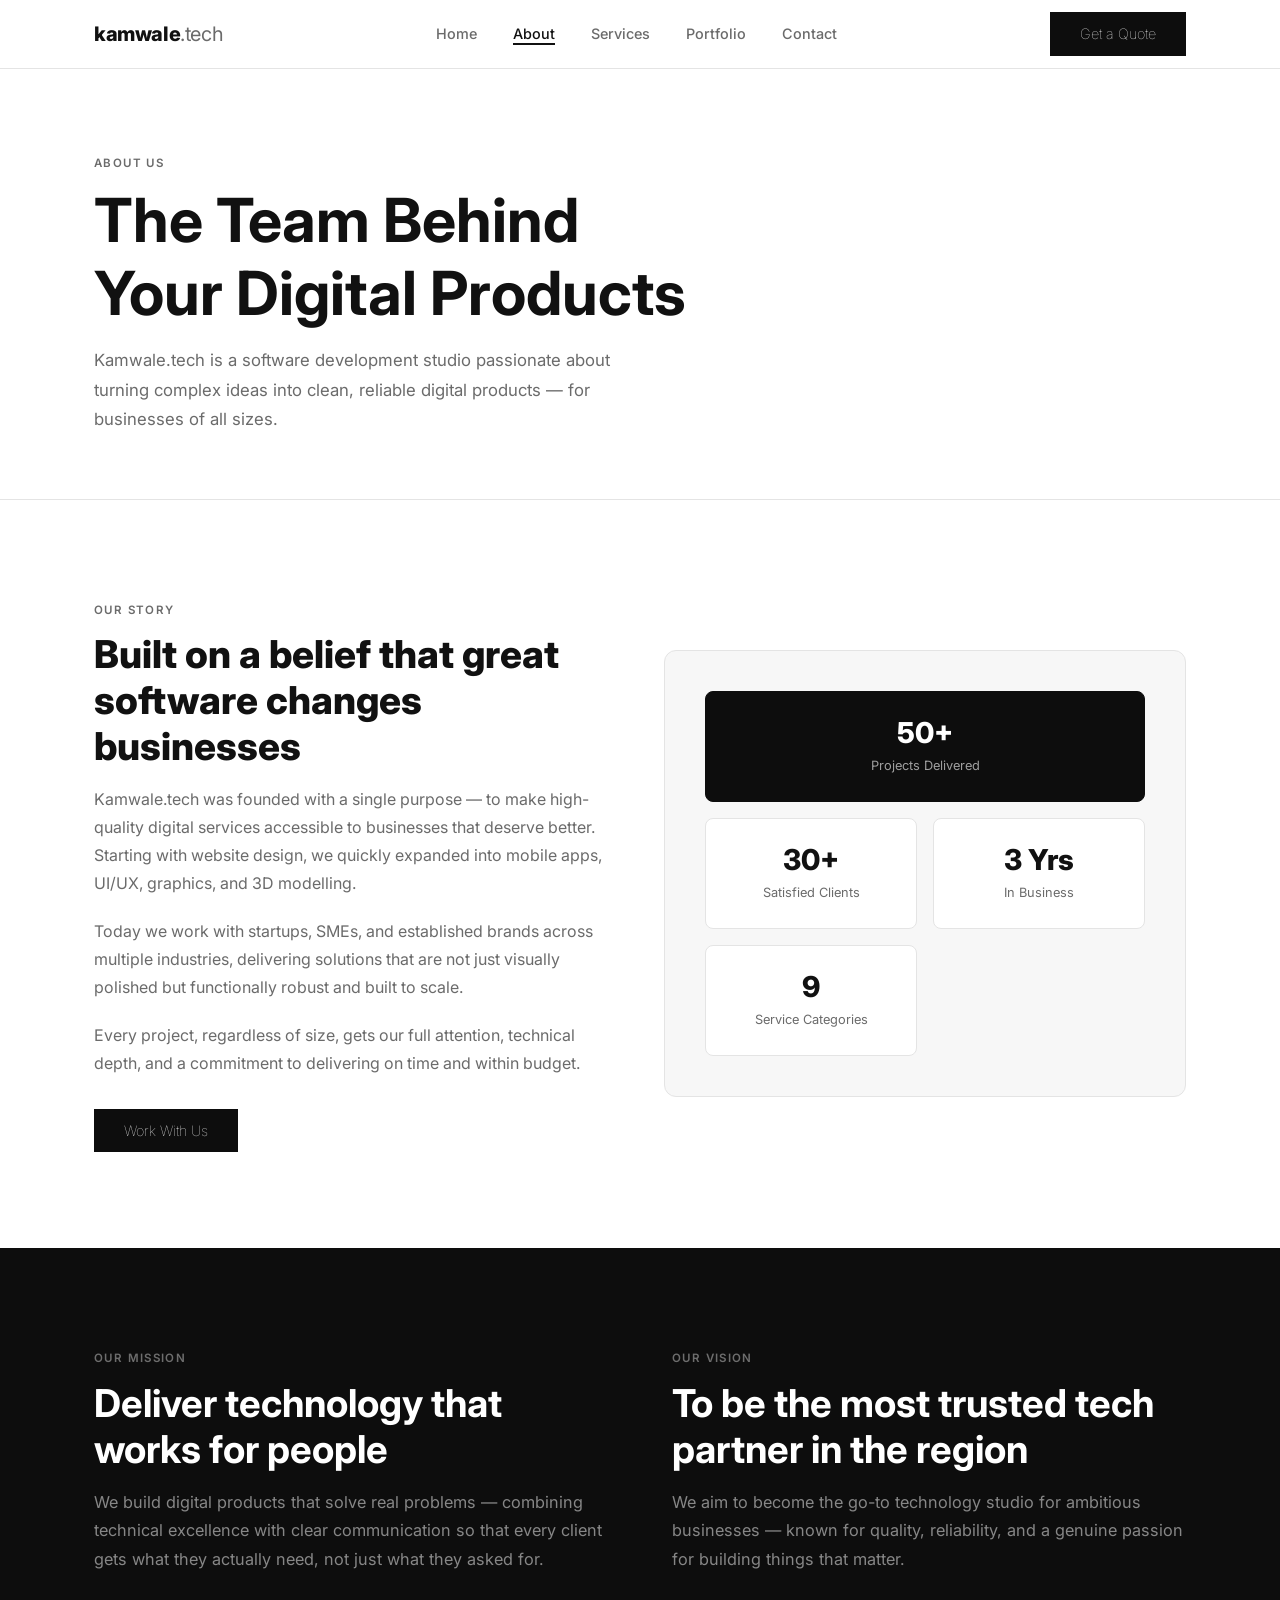
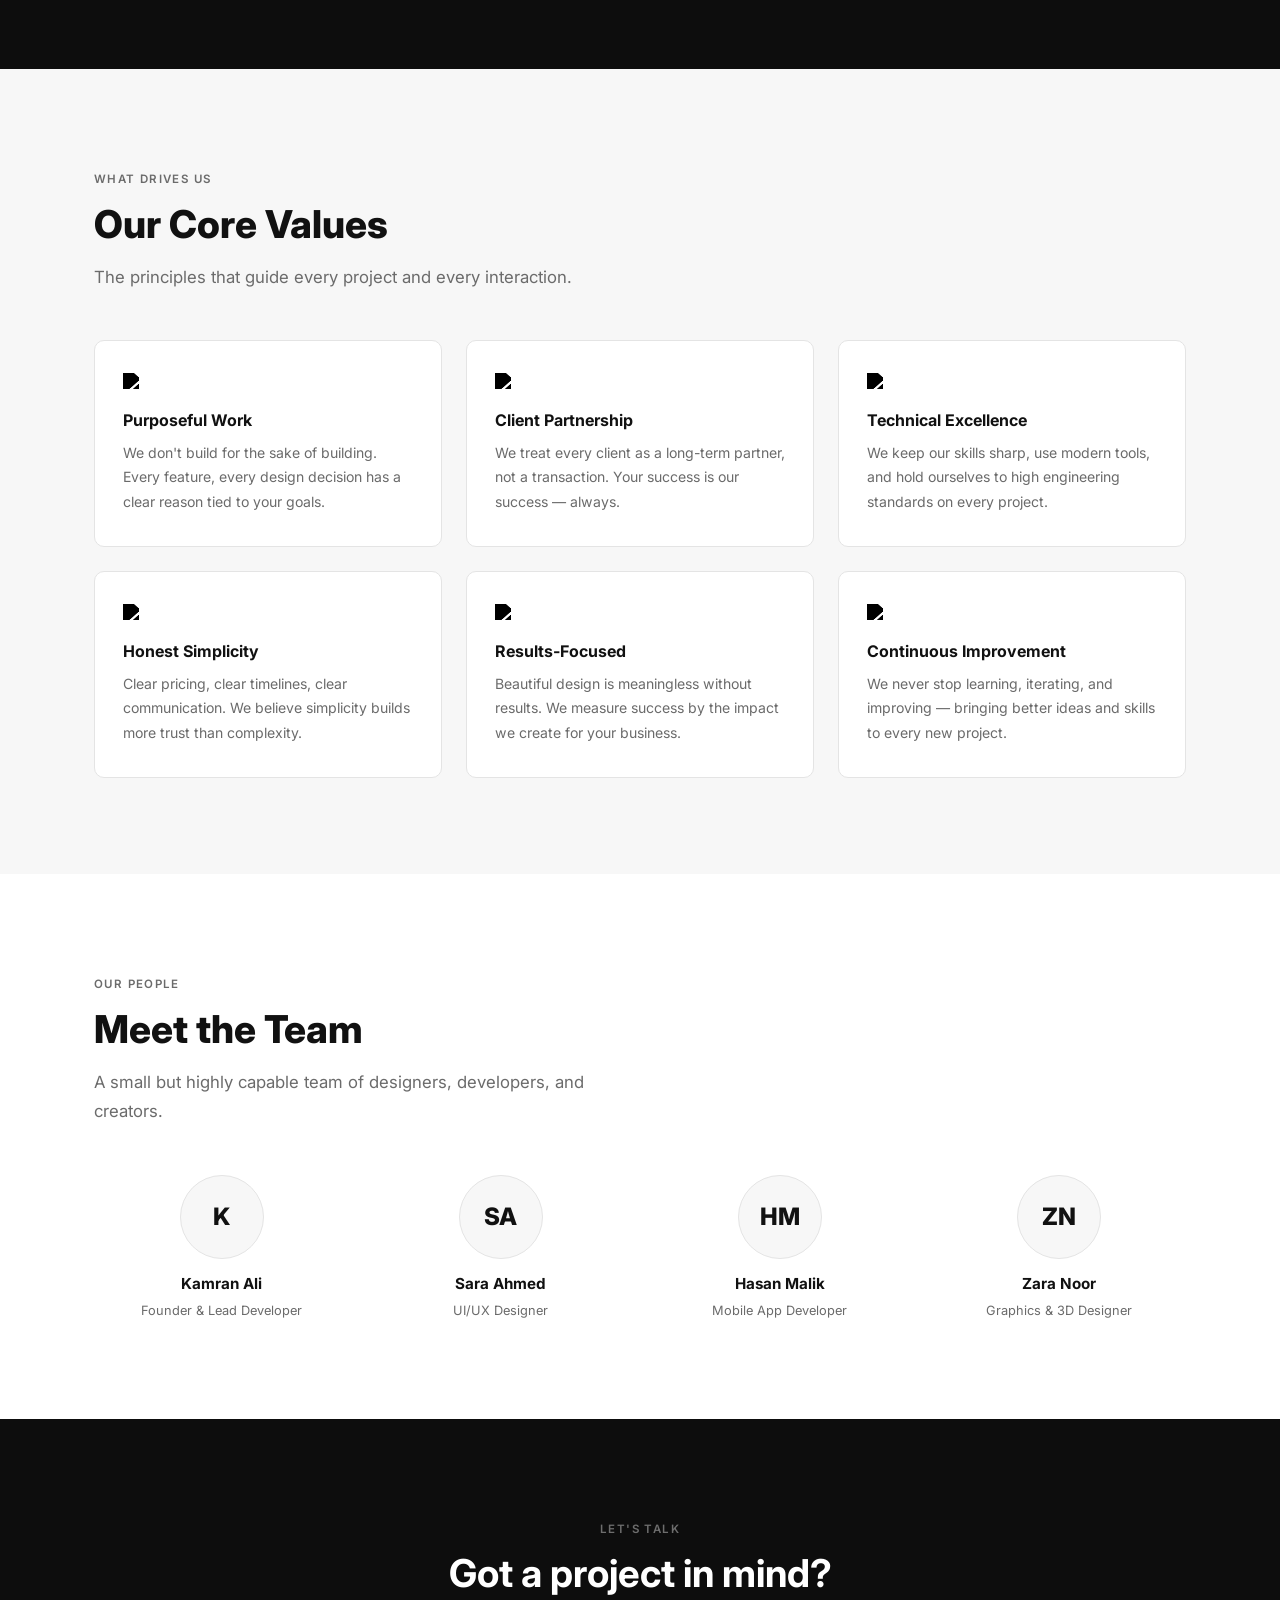
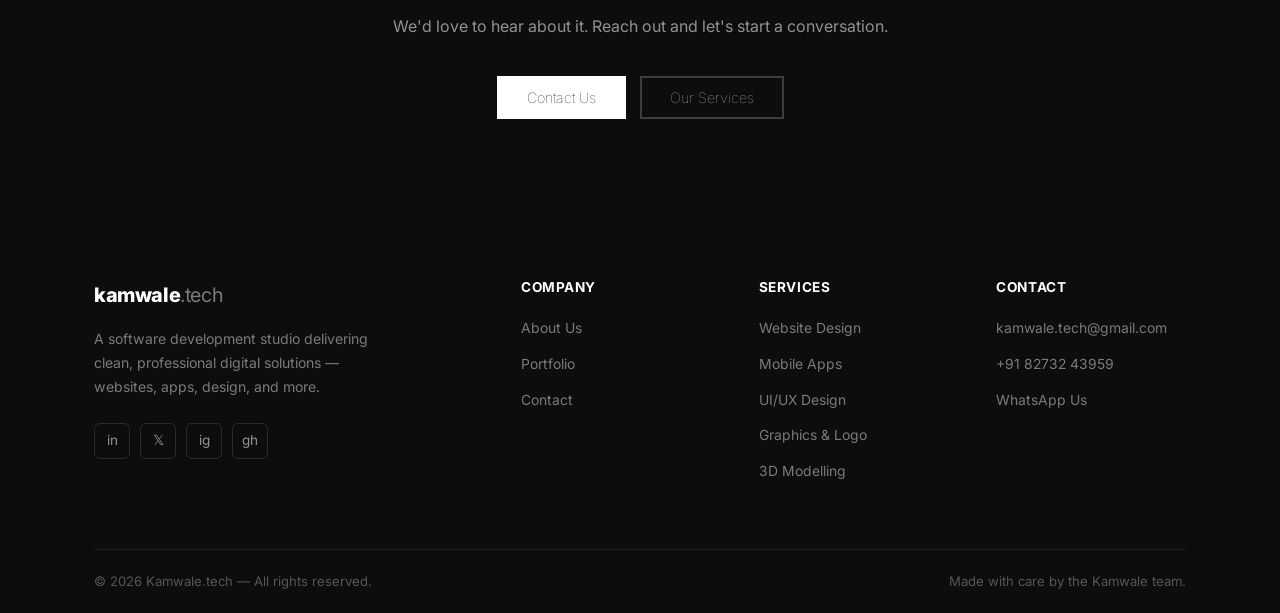
==== about.html @ 1d703f0e "upload my business website" ====
<!DOCTYPE html>
<html lang="en">
<head>
  <meta charset="UTF-8" />
  <meta name="viewport" content="width=device-width, initial-scale=1.0" />
  <meta name="description" content="About Kamwale.tech — Who we are, our mission, values, and the team behind your digital products." />
  <title>About — Kamwale.tech</title>
  <link rel="stylesheet" href="css/style.css" />
  <link rel="icon" href="data:image/svg+xml,<svg xmlns='http://www.w3.org/2000/svg' viewBox='0 0 32 32'><rect width='32' height='32' rx='6' fill='%230d0d0d'/><text x='5' y='24' font-size='20' font-family='monospace' fill='white'>K</text></svg>" />
</head>
<body>

<!-- ══ NAVBAR ══════════════════════════════════════════ -->
<nav class="navbar" id="navbar">
  <div class="container">
    <div class="nav-inner">
      <a href="index.html" class="nav-logo">kamwale<span>.tech</span></a>
      <ul class="nav-links">
        <li><a href="index.html">Home</a></li>
        <li><a href="about.html">About</a></li>
        <li><a href="services.html">Services</a></li>
        <li><a href="portfolio.html">Portfolio</a></li>
        <li><a href="contact.html">Contact</a></li>
      </ul>
      <div class="nav-cta">
        <a href="contact.html" class="btn btn-dark">Get a Quote</a>
      </div>
      <button class="hamburger" id="hamburger" aria-label="Menu">
        <span></span><span></span><span></span>
      </button>
    </div>
  </div>
</nav>
<nav class="mobile-menu" id="mobileMenu">
  <a href="index.html">Home</a>
  <a href="about.html">About</a>
  <a href="services.html">Services</a>
  <a href="portfolio.html">Portfolio</a>
  <a href="contact.html">Contact</a>
  <div class="mobile-menu-cta">
    <a href="contact.html" class="btn btn-dark" style="width:100%;justify-content:center;">Get a Quote</a>
  </div>
</nav>

<!-- ══ PAGE HERO ════════════════════════════════════════ -->
<section class="page-hero">
  <div class="container">
    <span class="section-tag">About Us</span>
    <h1>The Team Behind<br>Your Digital Products</h1>
    <p style="max-width:540px;margin-top:16px;">
      Kamwale.tech is a software development studio passionate about turning
      complex ideas into clean, reliable digital products — for businesses of all sizes.
    </p>
  </div>
</section>

<!-- ══ STORY ════════════════════════════════════════════ -->
<section class="about-story">
  <div class="container">
    <div class="grid-2">
      <div class="reveal">
        <span class="section-tag">Our Story</span>
        <h2 class="section-title">Built on a belief that great software changes businesses</h2>
        <p style="margin-bottom:20px;">
          Kamwale.tech was founded with a single purpose — to make high-quality digital
          services accessible to businesses that deserve better. Starting with website
          design, we quickly expanded into mobile apps, UI/UX, graphics, and 3D modelling.
        </p>
        <p style="margin-bottom:20px;">
          Today we work with startups, SMEs, and established brands across multiple
          industries, delivering solutions that are not just visually polished but
          functionally robust and built to scale.
        </p>
        <p>
          Every project, regardless of size, gets our full attention, technical depth,
          and a commitment to delivering on time and within budget.
        </p>
        <div style="margin-top:32px;">
          <a href="contact.html" class="btn btn-dark">Work With Us</a>
        </div>
      </div>
      <div class="why-visual reveal">
        <div class="why-card">
          <h3 data-count="50" data-suffix="+">50+</h3>
          <p>Projects Delivered</p>
        </div>
        <div class="why-card">
          <h3 data-count="30" data-suffix="+">30+</h3>
          <p>Satisfied Clients</p>
        </div>
        <div class="why-card">
          <h3 data-count="3" data-suffix=" Yrs">3 Yrs</h3>
          <p>In Business</p>
        </div>
        <div class="why-card">
          <h3 data-count="9" data-suffix="">9</h3>
          <p>Service Categories</p>
        </div>
      </div>
    </div>
  </div>
</section>

<!-- ══ MISSION & VISION ═════════════════════════════════ -->
<section style="background:var(--bg-dark);color:var(--white);padding:96px 0;">
  <div class="container">
    <div class="grid-2" style="gap:64px;">
      <div class="reveal">
        <span class="section-tag" style="color:rgba(255,255,255,0.4);">Our Mission</span>
        <h2 style="color:var(--white);margin-bottom:16px;">Deliver technology that works for people</h2>
        <p style="color:rgba(255,255,255,0.5);font-size:1.02rem;">
          We build digital products that solve real problems — combining technical excellence
          with clear communication so that every client gets what they actually need, not just
          what they asked for.
        </p>
      </div>
      <div class="reveal">
        <span class="section-tag" style="color:rgba(255,255,255,0.4);">Our Vision</span>
        <h2 style="color:var(--white);margin-bottom:16px;">To be the most trusted tech partner in the region</h2>
        <p style="color:rgba(255,255,255,0.5);font-size:1.02rem;">
          We aim to become the go-to technology studio for ambitious businesses — known for
          quality, reliability, and a genuine passion for building things that matter.
        </p>
      </div>
    </div>
  </div>
</section>

<!-- ══ VALUES ═══════════════════════════════════════════ -->
<section class="about-values">
  <div class="container">
    <span class="section-tag">What Drives Us</span>
    <h2 class="section-title">Our Core Values</h2>
    <p class="section-desc">The principles that guide every project and every interaction.</p>
    <div class="values-grid">
      <div class="value-card reveal">
        <div class="value-icon"><img src="https://cdn.jsdelivr.net/npm/lucide-static@0.344.0/icons/target.svg" alt="Purposeful Work" /></div>
        <h3>Purposeful Work</h3>
        <p>We don't build for the sake of building. Every feature, every design decision has a clear reason tied to your goals.</p>
      </div>
      <div class="value-card reveal">
        <div class="value-icon"><img src="https://cdn.jsdelivr.net/npm/lucide-static@0.344.0/icons/users.svg" alt="Client Partnership" /></div>
        <h3>Client Partnership</h3>
        <p>We treat every client as a long-term partner, not a transaction. Your success is our success — always.</p>
      </div>
      <div class="value-card reveal">
        <div class="value-icon"><img src="https://cdn.jsdelivr.net/npm/lucide-static@0.344.0/icons/cpu.svg" alt="Technical Excellence" /></div>
        <h3>Technical Excellence</h3>
        <p>We keep our skills sharp, use modern tools, and hold ourselves to high engineering standards on every project.</p>
      </div>
      <div class="value-card reveal">
        <div class="value-icon"><img src="https://cdn.jsdelivr.net/npm/lucide-static@0.344.0/icons/lightbulb.svg" alt="Honest Simplicity" /></div>
        <h3>Honest Simplicity</h3>
        <p>Clear pricing, clear timelines, clear communication. We believe simplicity builds more trust than complexity.</p>
      </div>
      <div class="value-card reveal">
        <div class="value-icon"><img src="https://cdn.jsdelivr.net/npm/lucide-static@0.344.0/icons/trending-up.svg" alt="Results-Focused" /></div>
        <h3>Results-Focused</h3>
        <p>Beautiful design is meaningless without results. We measure success by the impact we create for your business.</p>
      </div>
      <div class="value-card reveal">
        <div class="value-icon"><img src="https://cdn.jsdelivr.net/npm/lucide-static@0.344.0/icons/refresh-cw.svg" alt="Continuous Improvement" /></div>
        <h3>Continuous Improvement</h3>
        <p>We never stop learning, iterating, and improving — bringing better ideas and skills to every new project.</p>
      </div>
    </div>
  </div>
</section>

<!-- ══ TEAM ══════════════════════════════════════════════ -->
<section class="team">
  <div class="container">
    <span class="section-tag">Our People</span>
    <h2 class="section-title">Meet the Team</h2>
    <p class="section-desc">A small but highly capable team of designers, developers, and creators.</p>
    <div class="team-grid">
      <div class="team-card reveal">
        <div class="team-avatar">K</div>
        <h3>Kamran Ali</h3>
        <span>Founder & Lead Developer</span>
      </div>
      <div class="team-card reveal">
        <div class="team-avatar">SA</div>
        <h3>Sara Ahmed</h3>
        <span>UI/UX Designer</span>
      </div>
      <div class="team-card reveal">
        <div class="team-avatar">HM</div>
        <h3>Hasan Malik</h3>
        <span>Mobile App Developer</span>
      </div>
      <div class="team-card reveal">
        <div class="team-avatar">ZN</div>
        <h3>Zara Noor</h3>
        <span>Graphics & 3D Designer</span>
      </div>
    </div>
  </div>
</section>

<!-- ══ CTA BANNER ═══════════════════════════════════════ -->
<section class="cta-banner">
  <div class="container">
    <span class="section-tag" style="color:rgba(255,255,255,0.4);">Let's Talk</span>
    <h2>Got a project in mind?</h2>
    <p>We'd love to hear about it. Reach out and let's start a conversation.</p>
    <div class="btn-actions">
      <a href="contact.html" class="btn btn-white">Contact Us</a>
      <a href="services.html" class="btn btn-outline" style="border-color:rgba(255,255,255,0.2);color:rgba(255,255,255,0.7);">Our Services</a>
    </div>
  </div>
</section>

<!-- ══ FOOTER ═══════════════════════════════════════════ -->
<footer class="footer">
  <div class="container">
    <div class="footer-grid">
      <div class="footer-brand">
        <a href="index.html" class="nav-logo">kamwale<span>.tech</span></a>
        <p>A software development studio delivering clean, professional digital solutions — websites, apps, design, and more.</p>
        <div class="footer-social">
          <a href="#" class="social-icon" title="LinkedIn">in</a>
          <a href="#" class="social-icon" title="Twitter/X">𝕏</a>
          <a href="#" class="social-icon" title="Instagram">ig</a>
          <a href="#" class="social-icon" title="GitHub">gh</a>
        </div>
      </div>
      <div class="footer-col">
        <h4>Company</h4>
        <ul>
          <li><a href="about.html">About Us</a></li>
          <li><a href="portfolio.html">Portfolio</a></li>
          <li><a href="contact.html">Contact</a></li>
        </ul>
      </div>
      <div class="footer-col">
        <h4>Services</h4>
        <ul>
          <li><a href="services.html">Website Design</a></li>
          <li><a href="services.html">Mobile Apps</a></li>
          <li><a href="services.html">UI/UX Design</a></li>
          <li><a href="services.html">Graphics & Logo</a></li>
          <li><a href="services.html">3D Modelling</a></li>
        </ul>
      </div>
      <div class="footer-col">
        <h4>Contact</h4>
        <ul>
          <li><a href="mailto:kamwale.tech@gmail.com">kamwale.tech@gmail.com</a></li>
          <li><a href="tel:+918273243959">+91 82732 43959</a></li>
          <li><a href="https://wa.me/918273243959" target="_blank">WhatsApp Us</a></li>
        </ul>
      </div>
    </div>
    <div class="footer-bottom">
      <p>&copy; 2026 Kamwale.tech — All rights reserved.</p>
      <p>Made with care by the Kamwale team.</p>
    </div>
  </div>
</footer>

<button class="scroll-top" id="scrollTop" aria-label="Back to top">↑</button>
<script src="js/main.js"></script>
</body>
</html>
---- css/style.css ----
/* ======================================================
   Kamwale.tech — Main Stylesheet
   Theme: Minimal, Clean, Monochrome
====================================================== */

@import url('https://fonts.googleapis.com/css2?family=Inter:wght@300;400;500;600;700;800&display=swap');

/* ── Reset & Base ──────────────────────────────────── */
*, *::before, *::after {
  box-sizing: border-box;
  margin: 0;
  padding: 0;
}

:root {
  --bg:         #ffffff;
  --bg-soft:    #f7f7f7;
  --bg-dark:    #0d0d0d;
  --bg-dark2:   #161616;
  --text:       #111111;
  --text-muted: #6b6b6b;
  --border:     #e4e4e4;
  --accent:     #111111;
  --white:      #ffffff;
  --radius:     6px;
  --transition: 0.25s ease;
  --shadow:     0 2px 16px rgba(0,0,0,0.07);
  --shadow-md:  0 4px 32px rgba(0,0,0,0.10);
}

html {
  scroll-behavior: smooth;
  font-size: 16px;
}

body {
  font-family: 'Inter', sans-serif;
  background: var(--bg);
  color: var(--text);
  line-height: 1.6;
  overflow-x: hidden;
}

a {
  color: inherit;
  text-decoration: none;
}

ul { list-style: none; }

img { max-width: 100%; display: block; }

/* ── Typography ────────────────────────────────────── */
h1, h2, h3, h4, h5 { font-weight: 700; line-height: 1.2; }
h1 { font-size: clamp(2.2rem, 5vw, 3.8rem); }
h2 { font-size: clamp(1.6rem, 3vw, 2.4rem); }
h3 { font-size: clamp(1.1rem, 2vw, 1.4rem); }
p  { color: var(--text-muted); font-size: 1rem; line-height: 1.75; }

.section-tag {
  display: inline-block;
  font-size: 0.72rem;
  font-weight: 600;
  letter-spacing: 0.12em;
  text-transform: uppercase;
  color: var(--text-muted);
  margin-bottom: 0.75rem;
}

.section-title {
  font-weight: 800;
  margin-bottom: 1rem;
}

.section-desc {
  font-size: 1.05rem;
  max-width: 560px;
  color: var(--text-muted);
}

/* ── Layout ────────────────────────────────────────── */
.container {
  max-width: 1140px;
  margin: 0 auto;
  padding: 0 24px;
}

section { padding: 96px 0; }

.grid-2 { display: grid; grid-template-columns: 1fr 1fr; gap: 48px; align-items: center; }
.grid-3 { display: grid; grid-template-columns: repeat(3, 1fr); gap: 28px; }
.grid-4 { display: grid; grid-template-columns: repeat(4, 1fr); gap: 24px; }

/* ── Buttons ───────────────────────────────────────── */
.btn {
  display: inline-flex;
  align-items: center;
  gap: 8px;
  padding: 8px 28px;
  /* border-radius: var(--radius); */
  font-size: 0.9rem;
  font-weight: 100;
  cursor: pointer;
  transition: all var(--transition);
  border: 2px solid transparent;
}

.btn-dark {
  background: var(--bg-dark);
  color: var(--white);
  border-color: var(--bg-dark);
}

.btn-dark:hover {
  background: #2a2a2a;
  border-color: #2a2a2a;
}

.btn-outline {
  background: transparent;
  color: var(--text);
  border-color: var(--border);
}

.btn-outline:hover {
  background: var(--bg-soft);
  border-color: var(--text);
}

.btn-white {
  background: var(--white);
  color: var(--bg-dark);
  border-color: var(--white);
}

.btn-white:hover {
  background: #eeeeee;
  border-color: #eeeeee;
}

/* ── Navbar ────────────────────────────────────────── */
.navbar {
  position: sticky;
  top: 0;
  z-index: 999;
  background: rgba(255, 255, 255, 0.95);
  backdrop-filter: blur(12px);
  -webkit-backdrop-filter: blur(12px);
  border-bottom: 1px solid var(--border);
  padding: 0;
  transition: box-shadow var(--transition);
}

.navbar.scrolled {
  box-shadow: var(--shadow);
}

.nav-inner {
  display: flex;
  align-items: center;
  justify-content: space-between;
  height: 68px;
}

.nav-logo {
  font-size: 1.25rem;
  font-weight: 800;
  color: var(--text);
  letter-spacing: -0.02em;
}

.nav-logo span {
  color: var(--text-muted);
  font-weight: 400;
}

.nav-links {
  display: flex;
  align-items: center;
  gap: 36px;
}

.nav-links a {
  font-size: 0.9rem;
  font-weight: 500;
  color: var(--text-muted);
  transition: color var(--transition);
  position: relative;
}

.nav-links a::after {
  content: '';
  position: absolute;
  bottom: -3px;
  left: 0;
  width: 0;
  height: 2px;
  background: var(--text);
  transition: width var(--transition);
}

.nav-links a:hover,
.nav-links a.active {
  color: var(--text);
}

.nav-links a:hover::after,
.nav-links a.active::after {
  width: 100%;
}

.nav-cta {
  display: flex;
  align-items: center;
  gap: 12px;
}

.hamburger {
  display: none;
  flex-direction: column;
  gap: 5px;
  cursor: pointer;
  padding: 4px;
}

.hamburger span {
  display: block;
  width: 24px;
  height: 2px;
  background: var(--text);
  transition: all var(--transition);
}

/* ── Hero ──────────────────────────────────────────── */
.hero {
  padding: 40px 0 96px;
  background: var(--bg);
  position: relative;
  overflow: hidden;
}

.hero::before {
  content: '';
  position: absolute;
  top: -200px;
  right: -200px;
  width: 600px;
  height: 600px;
  background: radial-gradient(circle, rgba(0,0,0,0.03) 0%, transparent 70%);
  pointer-events: none;
}

.hero-badge {
  display: inline-flex;
  align-items: center;
  gap: 8px;
  background: var(--bg-soft);
  border: 1px solid var(--border);
  border-radius: 100px;
  padding: 6px 14px;
  font-size: 0.78rem;
  font-weight: 500;
  color: var(--text-muted);
  margin-bottom: 28px;
}

.hero-badge span {
  display: inline-block;
  width: 7px;
  height: 7px;
  border-radius: 50%;
  background: #2e7d32;
}

.hero h1 {
  margin-bottom: 24px;
  letter-spacing: -0.02em;
  max-width: 760px;
}

.hero h1 em {
  font-style: normal;
  color: var(--text-muted);
}

.hero-desc {
  font-size: 1.1rem;
  max-width: 520px;
  color: var(--text-muted);
  margin-bottom: 40px;
}

.hero-actions {
  display: flex;
  gap: 14px;
  flex-wrap: wrap;
  margin-bottom: 30px;
}

.hero-stats {
  display: flex;
  gap: 48px;
  flex-wrap: wrap;
  padding-top: 40px;
  border-top: 1px solid var(--border);
}

.hero-stat h3 {
  font-size: 2rem;
  font-weight: 800;
  margin-bottom: 4px;
}

.hero-stat p {
  font-size: 0.85rem;
  color: var(--text-muted);
}

/* ── Services ──────────────────────────────────────── */
.services { background: var(--bg-soft); }

.services-header {
  display: flex;
  justify-content: space-between;
  align-items: flex-end;
  margin-bottom: 56px;
  flex-wrap: wrap;
  gap: 24px;
}

.service-card {
  background: var(--white);
  border: 1px solid var(--border);
  border-radius: 10px;
  padding: 36px 32px;
  transition: all var(--transition);
  cursor: default;
}

.service-card:hover {
  transform: translateY(-4px);
  box-shadow: var(--shadow-md);
  border-color: #cccccc;
}

.service-icon {
  width: 48px;
  height: 48px;
  background: var(--bg-soft);
  border: 1px solid var(--border);
  border-radius: var(--radius);
  display: flex;
  align-items: center;
  justify-content: center;
  font-size: 1.2rem;
  margin-bottom: 20px;
}

.service-icon img,
.service-full-card .service-icon img,
.why-item-icon img,
.contact-item-icon img,
.value-icon img {
  width: 22px;
  height: 22px;
  display: block;
  filter: brightness(0) saturate(100%);
}

.service-card h3 {
  font-size: 1.05rem;
  font-weight: 700;
  margin-bottom: 10px;
}

.service-card p {
  font-size: 0.88rem;
  line-height: 1.65;
}

/* ── Why Us ────────────────────────────────────────── */
.why-us {}

.why-us-grid {
  display: grid;
  grid-template-columns: 1fr 1fr;
  gap: 80px;
  align-items: center;
}

.why-list { margin-top: 32px; display: flex; flex-direction: column; gap: 24px; }

.why-item {
  display: flex;
  gap: 18px;
  align-items: flex-start;
}

.why-item-icon {
  width: 40px;
  height: 40px;
  min-width: 40px;
  background: var(--bg-soft);
  border: 1px solid var(--border);
  border-radius: var(--radius);
  display: flex;
  align-items: center;
  justify-content: center;
  font-size: 1rem;
}

.why-item h4 {
  font-size: 0.95rem;
  font-weight: 600;
  margin-bottom: 4px;
}

.why-item p {
  font-size: 0.85rem;
}

.why-visual {
  background: var(--bg-soft);
  border: 1px solid var(--border);
  border-radius: 12px;
  padding: 40px;
  display: grid;
  grid-template-columns: 1fr 1fr;
  gap: 16px;
}

.why-card {
  background: var(--white);
  border: 1px solid var(--border);
  border-radius: 8px;
  padding: 24px 20px;
  text-align: center;
}

.why-card:first-child {
  grid-column: 1 / -1;
  background: var(--bg-dark);
  color: var(--white);
  border-color: var(--bg-dark);
}

.why-card:first-child h3,
.why-card:first-child p {
  color: inherit;
}

.why-card:first-child p {
  opacity: 0.6;
}

.why-card h3 {
  font-size: 1.8rem;
  font-weight: 800;
  margin-bottom: 4px;
}

.why-card p {
  font-size: 0.8rem;
}

/* ── Process ───────────────────────────────────────── */
.process { background: var(--bg-soft); }

.process-steps {
  display: grid;
  grid-template-columns: repeat(4, 1fr);
  gap: 1px;
  background: var(--border);
  border: 1px solid var(--border);
  border-radius: 10px;
  overflow: hidden;
  margin-top: 56px;
}

.step {
  background: var(--white);
  padding: 36px 28px;
  position: relative;
}

.step-num {
  font-size: 0.72rem;
  font-weight: 700;
  letter-spacing: 0.1em;
  color: var(--text-muted);
  margin-bottom: 16px;
}

.step h3 {
  font-size: 1rem;
  font-weight: 700;
  margin-bottom: 10px;
}

.step p { font-size: 0.85rem; }

/* ── Testimonials ──────────────────────────────────── */
.testimonials {}

.testi-grid {
  display: grid;
  grid-template-columns: repeat(3, 1fr);
  gap: 24px;
  margin-top: 56px;
}

.testi-card {
  background: var(--bg-soft);
  border: 1px solid var(--border);
  border-radius: 10px;
  padding: 32px 28px;
}

.testi-stars {
  color: #111;
  font-size: 0.8rem;
  letter-spacing: 2px;
  margin-bottom: 16px;
}

.testi-card blockquote {
  font-size: 0.92rem;
  line-height: 1.75;
  color: var(--text);
  margin-bottom: 24px;
  font-style: italic;
}

.testi-author {
  display: flex;
  align-items: center;
  gap: 12px;
}

.testi-avatar {
  width: 40px;
  height: 40px;
  border-radius: 50%;
  background: var(--bg-dark);
  display: flex;
  align-items: center;
  justify-content: center;
  color: var(--white);
  font-weight: 700;
  font-size: 0.85rem;
}

.testi-author h5 {
  font-size: 0.88rem;
  font-weight: 600;
}

.testi-author span {
  font-size: 0.78rem;
  color: var(--text-muted);
}

/* ── CTA Banner ────────────────────────────────────── */
.cta-banner {
  background: var(--bg-dark);
  color: var(--white);
  padding: 96px 0;
  text-align: center;
}

.cta-banner h2 {
  color: var(--white);
  margin-bottom: 16px;
}

.cta-banner p {
  color: rgba(255,255,255,0.55);
  margin: 0 auto 36px;
  max-width: 500px;
}

.cta-banner .btn-actions {
  display: flex;
  gap: 14px;
  justify-content: center;
  flex-wrap: wrap;
}

/* ── About Page ────────────────────────────────────── */
.page-hero {
  padding: 80px 0 64px;
  border-bottom: 1px solid var(--border);
}

.page-hero .section-tag { margin-bottom: 12px; }
.page-hero h1 { margin-bottom: 16px; }
.page-hero p { font-size: 1.05rem; }

.about-story { background: var(--bg); }

.about-values { background: var(--bg-soft); }

.values-grid {
  display: grid;
  grid-template-columns: repeat(3, 1fr);
  gap: 24px;
  margin-top: 48px;
}

.value-card {
  background: var(--white);
  border: 1px solid var(--border);
  border-radius: 10px;
  padding: 32px 28px;
}

.value-icon {
  font-size: 1.5rem;
  margin-bottom: 16px;
}

.value-card h3 {
  font-size: 1rem;
  font-weight: 700;
  margin-bottom: 10px;
}

.value-card p { font-size: 0.88rem; }

.team-grid {
  display: grid;
  grid-template-columns: repeat(4, 1fr);
  gap: 24px;
  margin-top: 48px;
}

.team-card {
  text-align: center;
}

.team-avatar {
  width: 84px;
  height: 84px;
  border-radius: 50%;
  background: var(--bg-soft);
  border: 1px solid var(--border);
  display: flex;
  align-items: center;
  justify-content: center;
  font-size: 1.5rem;
  font-weight: 800;
  margin: 0 auto 16px;
  color: var(--text);
}

.team-card h3 { font-size: 0.95rem; font-weight: 700; margin-bottom: 4px; }
.team-card span { font-size: 0.8rem; color: var(--text-muted); }

/* ── Services Page ─────────────────────────────────── */
.services-intro { background: var(--bg); }

.services-full-grid {
  display: grid;
  grid-template-columns: repeat(3, 1fr);
  gap: 28px;
  margin-top: 56px;
}

.service-full-card {
  border: 1px solid var(--border);
  border-radius: 10px;
  padding: 40px 32px;
  transition: all var(--transition);
}

.service-full-card:hover {
  background: var(--bg-soft);
  transform: translateY(-4px);
}

.service-full-card .service-icon {
  width: 56px;
  height: 56px;
  font-size: 1.4rem;
}

.service-full-card h3 {
  font-size: 1.1rem;
  margin-bottom: 12px;
}

.service-full-card p {
  font-size: 0.9rem;
  margin-bottom: 20px;
}

.service-tags {
  display: flex;
  flex-wrap: wrap;
  gap: 8px;
}

.tag {
  background: var(--bg-soft);
  border: 1px solid var(--border);
  border-radius: 100px;
  padding: 3px 12px;
  font-size: 0.75rem;
  font-weight: 500;
  color: var(--text-muted);
}

/* ── Portfolio Page ────────────────────────────────── */
.portfolio-filters {
  display: flex;
  gap: 8px;
  flex-wrap: wrap;
  margin-bottom: 48px;
  margin-top: 48px;
}

.filter-btn {
  padding: 8px 18px;
  border-radius: 100px;
  border: 1px solid var(--border);
  background: transparent;
  font-size: 0.82rem;
  font-weight: 500;
  cursor: pointer;
  transition: all var(--transition);
  color: var(--text-muted);
  font-family: 'Inter', sans-serif;
}

.filter-btn:hover,
.filter-btn.active {
  background: var(--bg-dark);
  border-color: var(--bg-dark);
  color: var(--white);
}

.portfolio-grid {
  display: grid;
  grid-template-columns: repeat(3, 1fr);
  gap: 24px;
}

.portfolio-card {
  border: 1px solid var(--border);
  border-radius: 10px;
  overflow: hidden;
  transition: all var(--transition);
}

.portfolio-card:hover {
  transform: translateY(-4px);
  box-shadow: var(--shadow-md);
}

.portfolio-thumb {
  height: 200px;
  background: var(--bg-soft);
  display: flex;
  align-items: center;
  justify-content: center;
  font-size: 2.5rem;
  border-bottom: 1px solid var(--border);
}

.portfolio-info {
  padding: 20px;
}

.portfolio-info .tag {
  margin-bottom: 10px;
}

.portfolio-info h3 {
  font-size: 0.95rem;
  font-weight: 700;
  margin-bottom: 6px;
}

.portfolio-info p { font-size: 0.83rem; }

.portfolio-thumb img {
  width: 100%;
  height: 100%;
  object-fit: cover;
  object-position: top center;
  display: block;
  transition: transform 0.55s ease;
}
.portfolio-card:hover .portfolio-thumb img {
  transform: scale(1.05);
}
.portfolio-thumb.app-thumb {
  flex-direction: column;
  gap: 10px;
  background: linear-gradient(135deg, #0d1b2a 0%, #1b3a5c 100%);
  color: #fff;
}
.portfolio-thumb.dating-thumb {
  flex-direction: column;
  gap: 10px;
  background: linear-gradient(135deg, #2a0d1b 0%, #5c1b35 100%);
  color: #fff;
}
.app-thumb-icon {
  font-size: 2.8rem;
  line-height: 1;
}
.app-thumb-label {
  font-size: 0.7rem;
  font-weight: 600;
  letter-spacing: 0.1em;
  text-transform: uppercase;
  opacity: 0.55;
}
.portfolio-visit {
  display: inline-flex;
  align-items: center;
  gap: 5px;
  margin-top: 14px;
  font-size: 0.78rem;
  font-weight: 700;
  color: var(--accent);
  text-decoration: none;
  letter-spacing: 0.03em;
  transition: gap 0.2s ease;
}
.portfolio-visit:hover { gap: 9px; text-decoration: underline; }
.portfolio-card .tag.tag-wix {
  background: rgba(255,158,0,0.12);
  color: #f9a825;
  border-color: rgba(255,158,0,0.25);
}

/* ── Contact Page ──────────────────────────────────── */
.contact-layout {
  display: grid;
  grid-template-columns: 1fr 1.6fr;
  gap: 64px;
  align-items: flex-start;
}

.contact-info-block h3 {
  font-size: 1.5rem;
  margin-bottom: 16px;
}

.contact-info-block p { margin-bottom: 36px; }

.contact-item {
  display: flex;
  gap: 14px;
  align-items: flex-start;
  margin-bottom: 24px;
}

.contact-item-icon {
  width: 40px;
  height: 40px;
  min-width: 40px;
  background: var(--bg-soft);
  border: 1px solid var(--border);
  border-radius: var(--radius);
  display: flex;
  align-items: center;
  justify-content: center;
  font-size: 0.95rem;
}

.contact-item h4 { font-size: 0.85rem; font-weight: 600; margin-bottom: 2px; }
.contact-item p  { font-size: 0.83rem; margin-bottom: 0; }

.contact-form-card {
  background: var(--bg-soft);
  border: 1px solid var(--border);
  border-radius: 12px;
  padding: 40px;
}

.contact-form-card h3 {
  font-size: 1.25rem;
  margin-bottom: 28px;
}

.form-row { display: grid; grid-template-columns: 1fr 1fr; gap: 16px; }

.form-group {
  margin-bottom: 20px;
}

.form-group label {
  display: block;
  font-size: 0.83rem;
  font-weight: 600;
  margin-bottom: 6px;
  color: var(--text);
}

.form-group input,
.form-group select,
.form-group textarea {
  width: 100%;
  padding: 12px 14px;
  border: 1px solid var(--border);
  border-radius: var(--radius);
  font-size: 0.9rem;
  font-family: 'Inter', sans-serif;
  background: var(--white);
  color: var(--text);
  outline: none;
  transition: border-color var(--transition);
}

.form-group input:focus,
.form-group select:focus,
.form-group textarea:focus {
  border-color: var(--text);
}

.form-group textarea { resize: vertical; min-height: 120px; }

/* ── Footer ────────────────────────────────────────── */
.footer {
  background: var(--bg-dark);
  color: var(--white);
  padding-top: 64px;
}

.footer-grid {
  display: grid;
  grid-template-columns: 2fr 1fr 1fr 1fr;
  gap: 48px;
  padding-bottom: 56px;
  border-bottom: 1px solid rgba(255,255,255,0.08);
}

.footer-brand .nav-logo {
  color: var(--white);
  display: inline-block;
  margin-bottom: 16px;
}

.footer-brand .nav-logo span {
  color: rgba(255,255,255,0.45);
}

.footer-brand p {
  font-size: 0.88rem;
  color: rgba(255,255,255,0.45);
  line-height: 1.7;
  max-width: 280px;
}

.footer-social {
  display: flex;
  gap: 10px;
  margin-top: 24px;
}

.social-icon {
  width: 36px;
  height: 36px;
  border-radius: var(--radius);
  border: 1px solid rgba(255,255,255,0.12);
  display: flex;
  align-items: center;
  justify-content: center;
  font-size: 0.85rem;
  color: rgba(255,255,255,0.55);
  transition: all var(--transition);
}

.social-icon:hover {
  border-color: rgba(255,255,255,0.35);
  color: var(--white);
}

.footer-col h4 {
  font-size: 0.85rem;
  font-weight: 700;
  color: var(--white);
  margin-bottom: 20px;
  letter-spacing: 0.04em;
  text-transform: uppercase;
}

.footer-col ul li {
  margin-bottom: 10px;
}

.footer-col ul li a {
  font-size: 0.87rem;
  color: rgba(255,255,255,0.45);
  transition: color var(--transition);
}

.footer-col ul li a:hover {
  color: var(--white);
}

.footer-bottom {
  display: flex;
  align-items: center;
  justify-content: space-between;
  padding: 20px 0;
  flex-wrap: wrap;
  gap: 12px;
}

.footer-bottom p {
  font-size: 0.82rem;
  color: rgba(255,255,255,0.3);
}

/* ── Mobile Navigation Menu ────────────────────────── */
.mobile-menu {
  display: none;
  position: fixed;
  top: 68px;
  left: 0;
  right: 0;
  background: var(--white);
  border-bottom: 1px solid var(--border);
  padding: 20px 24px;
  z-index: 998;
  flex-direction: column;
  gap: 4px;
  box-shadow: var(--shadow-md);
}

.mobile-menu.open { display: flex; }

.mobile-menu a {
  display: block;
  padding: 12px 16px;
  font-size: 0.95rem;
  font-weight: 500;
  color: var(--text-muted);
  border-radius: var(--radius);
  transition: all var(--transition);
}

.mobile-menu a:hover,
.mobile-menu a.active {
  background: var(--bg-soft);
  color: var(--text);
}

.mobile-menu-cta {
  margin-top: 8px;
  padding-top: 16px;
  border-top: 1px solid var(--border);
}

/* ── Divider ───────────────────────────────────────── */
.divider {
  height: 1px;
  background: var(--border);
  margin: 0;
}

/* ── Alert / Notification ──────────────────────────── */
.form-success {
  display: none;
  background: #f0f9f0;
  border: 1px solid #c3e6c3;
  border-radius: var(--radius);
  padding: 14px 18px;
  font-size: 0.88rem;
  color: #2e7d32;
  margin-top: 16px;
}

/* ── Tech Strip Carousel ───────────────────────────── */
.tech-strip {
  padding: 0 0 56px;
  overflow: hidden;
}

.tech-strip-label {
  /* text-align: center; */
  font-size: 0.72rem;
  font-weight: 600;
  letter-spacing: 0.12em;
  text-transform: uppercase;
  color: var(--text-muted);
  margin-bottom: 28px;
  opacity: 0.65;
}

.carousel-wrapper {
  overflow: hidden;
  position: relative;
}

.carousel-wrapper::before,
.carousel-wrapper::after {
  content: '';
  position: absolute;
  top: 0;
  bottom: 0;
  width: 100px;
  z-index: 2;
  pointer-events: none;
}

.carousel-wrapper::before {
  left: 0;
  background: linear-gradient(to right, var(--bg), transparent);
}

.carousel-wrapper::after {
  right: 0;
  background: linear-gradient(to left, var(--bg), transparent);
}

.carousel-track {
  display: flex;
  align-items: center;
  width: max-content;
  animation: carouselScroll 30s linear infinite;
}

.carousel-track:hover {
  animation-play-state: paused;
}

@keyframes carouselScroll {
  0%   { transform: translateX(0); }
  100% { transform: translateX(-50%); }
}

.carousel-item {
  display: flex;
  flex-direction: column;
  align-items: center;
  gap: 10px;
  padding: 0 28px;
  opacity: 0.45;
  transition: opacity var(--transition), transform var(--transition);
  white-space: nowrap;
  cursor: default;
}

.carousel-item:hover {
  opacity: 1;
  transform: translateY(-4px);
}

.carousel-item img {
  width: 34px;
  height: 34px;
  object-fit: contain;
  filter: brightness(0) saturate(100%);
  display: block;
}

.carousel-item .ci-text {
  width: 34px;
  height: 34px;
  display: flex;
  align-items: center;
  justify-content: center;
  font-size: 0.58rem;
  font-weight: 800;
  text-wrap: wrap;
  letter-spacing: -0.01em;
  background: var(--bg-dark);
  color: var(--white);
  /* border-radius: 6px; */
  text-align: center;
  line-height: 1.2;
  padding: 4px 0px;
}

.carousel-item span {
  font-size: 0.72rem;
  font-weight: 600;
  color: var(--text-muted);
  letter-spacing: 0.01em;
}

.carousel-divider {
  width: 1px;
  height: 40px;
  background: var(--border);
  margin: 0 8px;
  flex-shrink: 0;
}

/* ── Scroll to Top ─────────────────────────────────── */
.scroll-top {
  position: fixed;
  bottom: 28px;
  right: 28px;
  width: 44px;
  height: 44px;
  background: var(--bg-dark);
  color: var(--white);
  border: none;
  border-radius: var(--radius);
  font-size: 1rem;
  cursor: pointer;
  opacity: 0;
  visibility: hidden;
  transition: all var(--transition);
  z-index: 999;
  display: flex;
  align-items: center;
  justify-content: center;
}

.scroll-top.visible {
  opacity: 1;
  visibility: visible;
}

.scroll-top:hover {
  background: #2a2a2a;
  transform: translateY(-2px);
}

/* ── Fade-in Animations ────────────────────────────── */
.reveal {
  opacity: 0;
  transform: translateY(28px);
  transition: opacity 0.55s ease, transform 0.55s ease;
}

.reveal.visible {
  opacity: 1;
  transform: translateY(0);
}

/* ── Responsive ────────────────────────────────────── */
@media (max-width: 1024px) {
  .grid-4, .team-grid { grid-template-columns: repeat(2, 1fr); }
  .footer-grid { grid-template-columns: 1fr 1fr; }
  .process-steps { grid-template-columns: repeat(2, 1fr); }
}

@media (max-width: 768px) {
  section { padding: 64px 0; }
  .nav-links, .nav-cta { display: none; }
  .hamburger { display: flex; }
  .grid-2, .grid-3, .why-us-grid, .contact-layout { grid-template-columns: 1fr; }
  .services-full-grid, .portfolio-grid, .testi-grid, .values-grid { grid-template-columns: 1fr; }
  .form-row { grid-template-columns: 1fr; }
  .hero { padding: 80px 0 64px; }
  .hero-stats { gap: 32px; }
  .services-header { flex-direction: column; align-items: flex-start; }
  .why-visual { display: none; }
  .footer-grid { grid-template-columns: 1fr; gap: 32px; }
  .process-steps { grid-template-columns: 1fr; }
  .portfolio-grid { grid-template-columns: repeat(2, 1fr); }
}

@media (max-width: 480px) {
  .portfolio-grid { grid-template-columns: 1fr; }
  .hero-actions .btn { padding: 12px 20px; font-size: 0.85rem; }
  .team-grid { grid-template-columns: repeat(2, 1fr); }
}
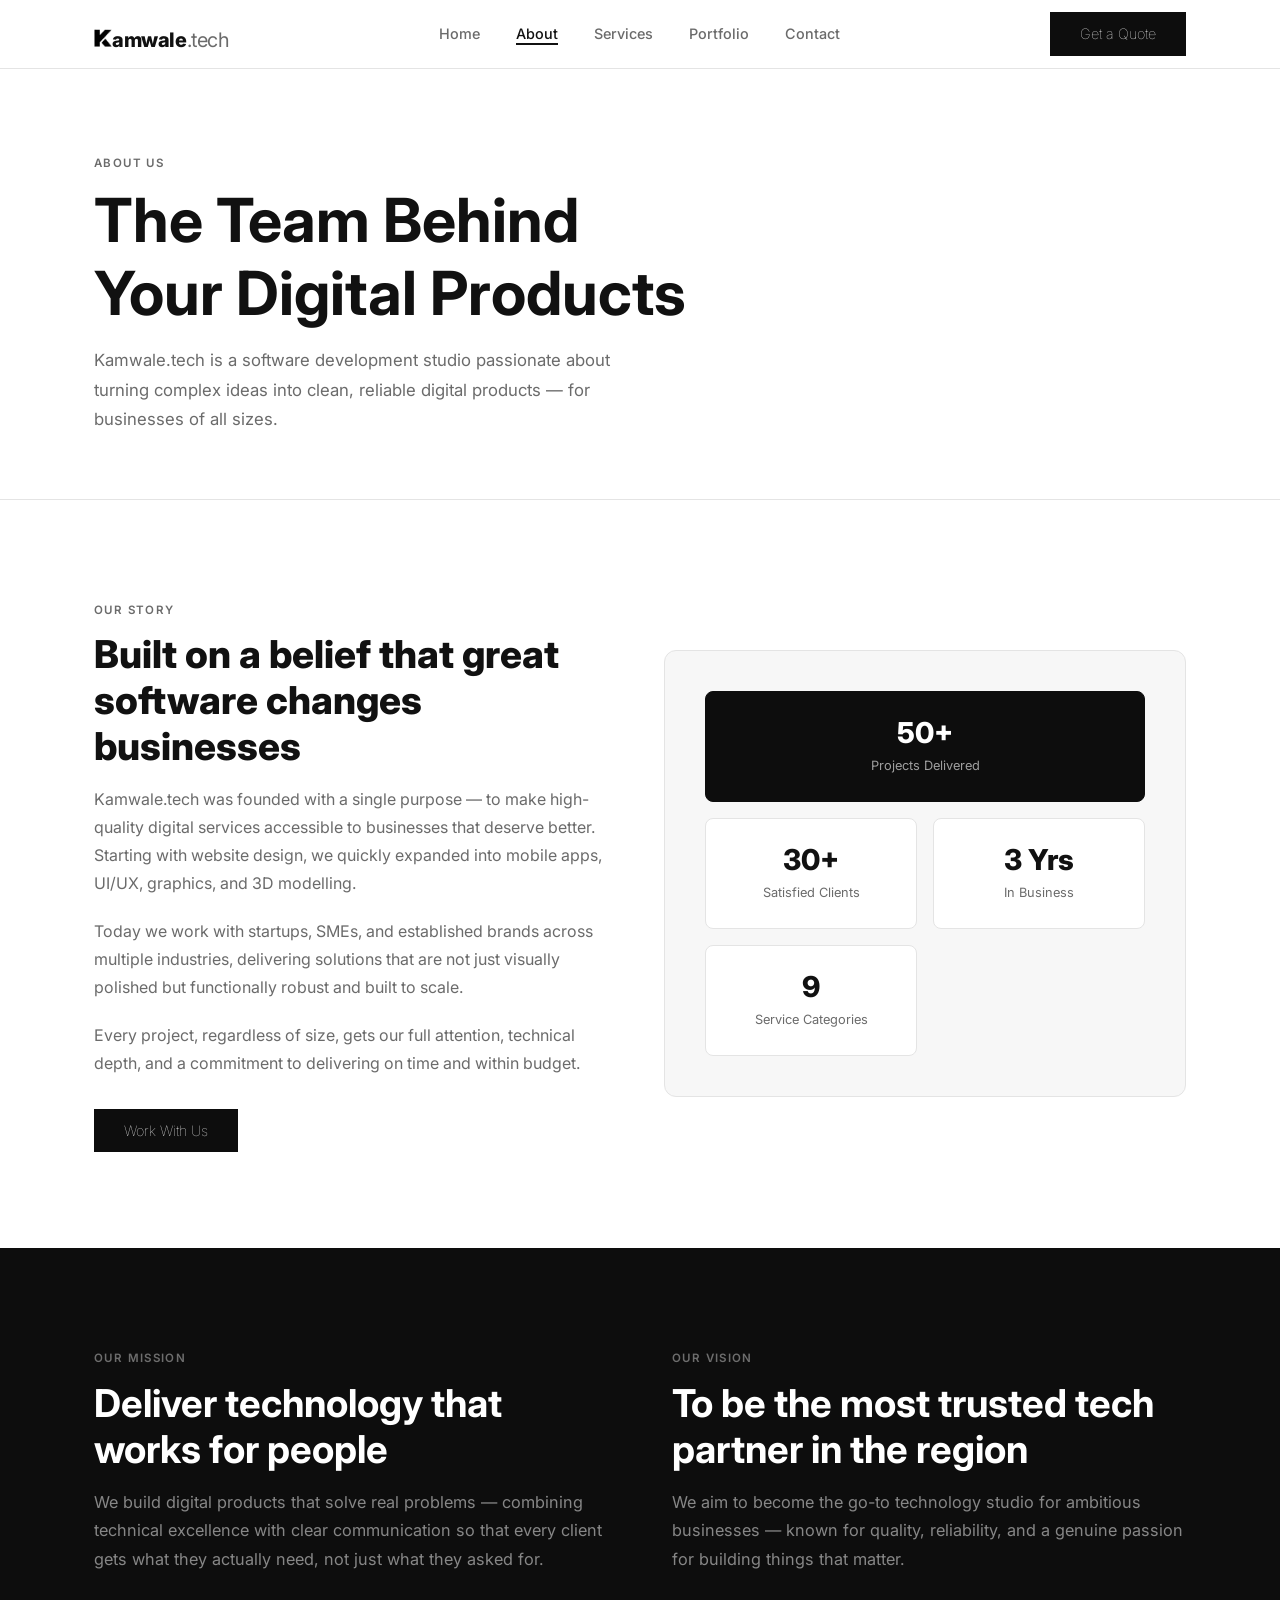
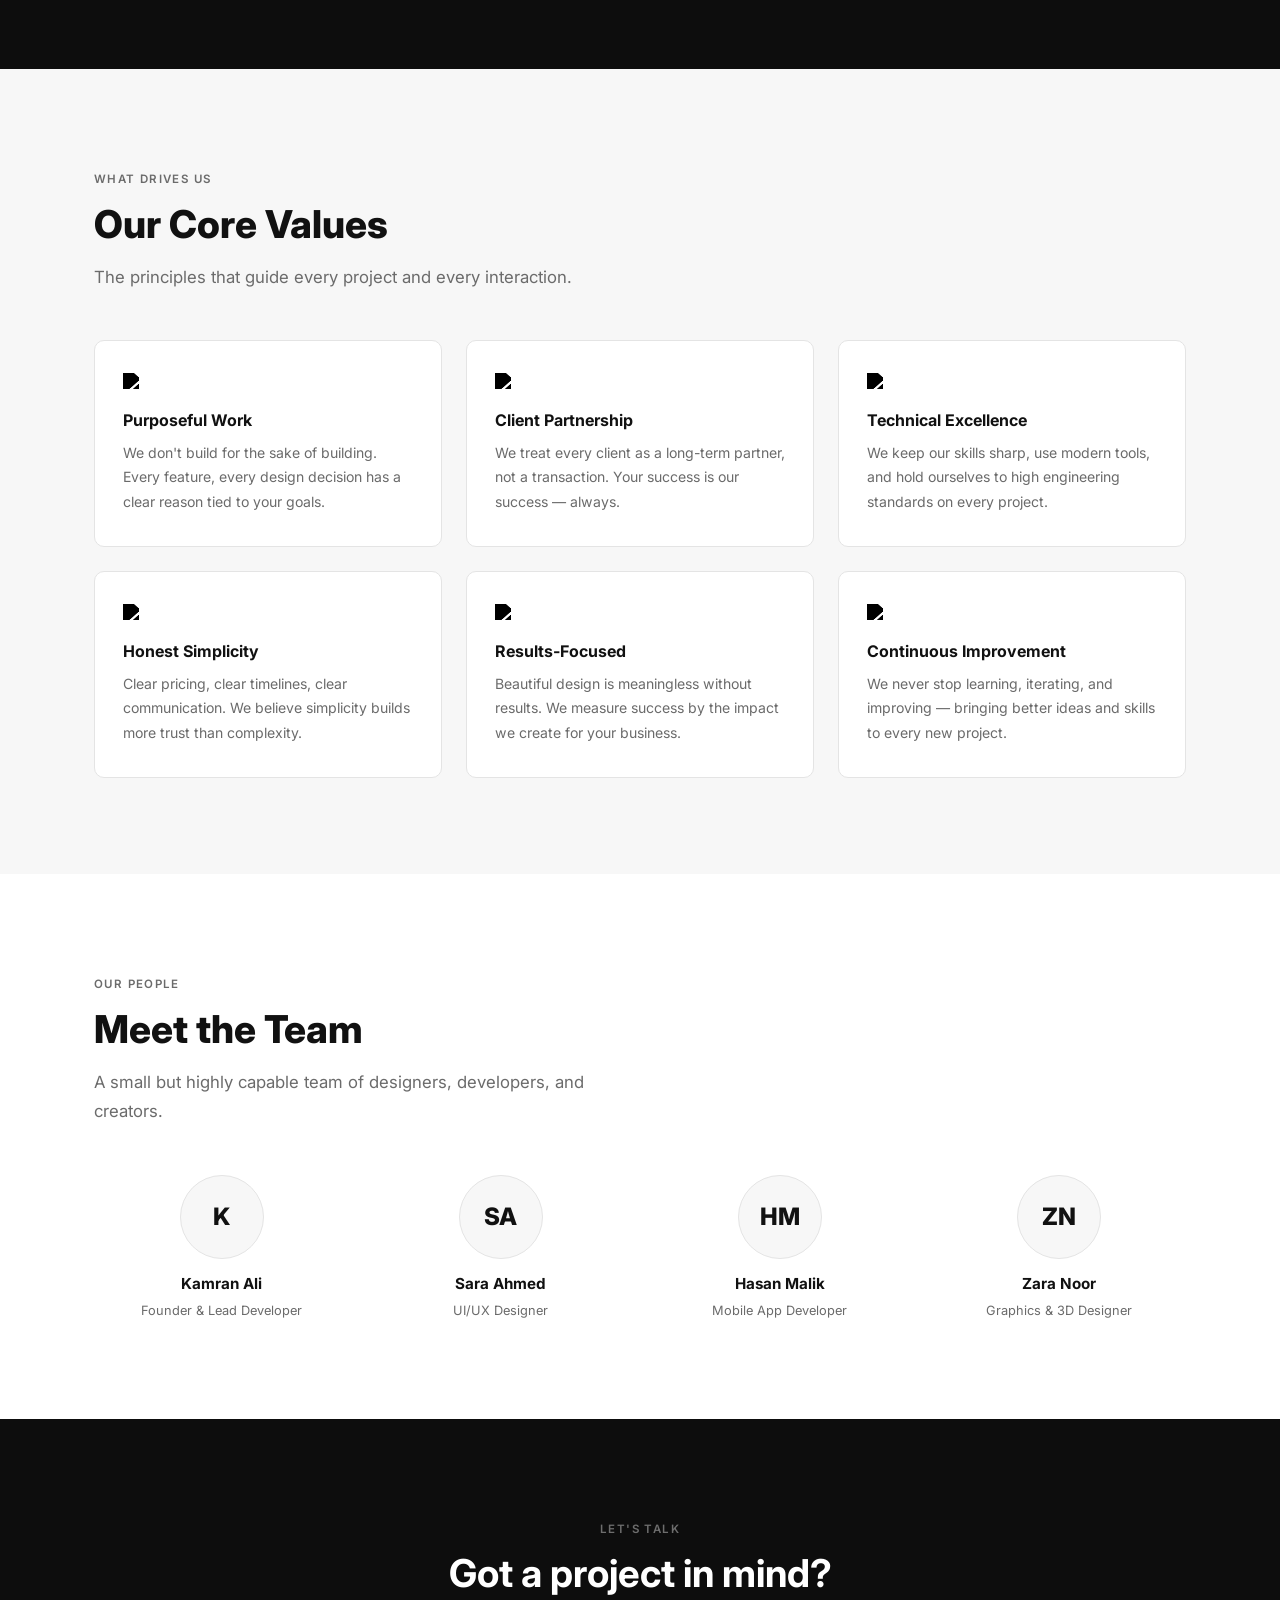
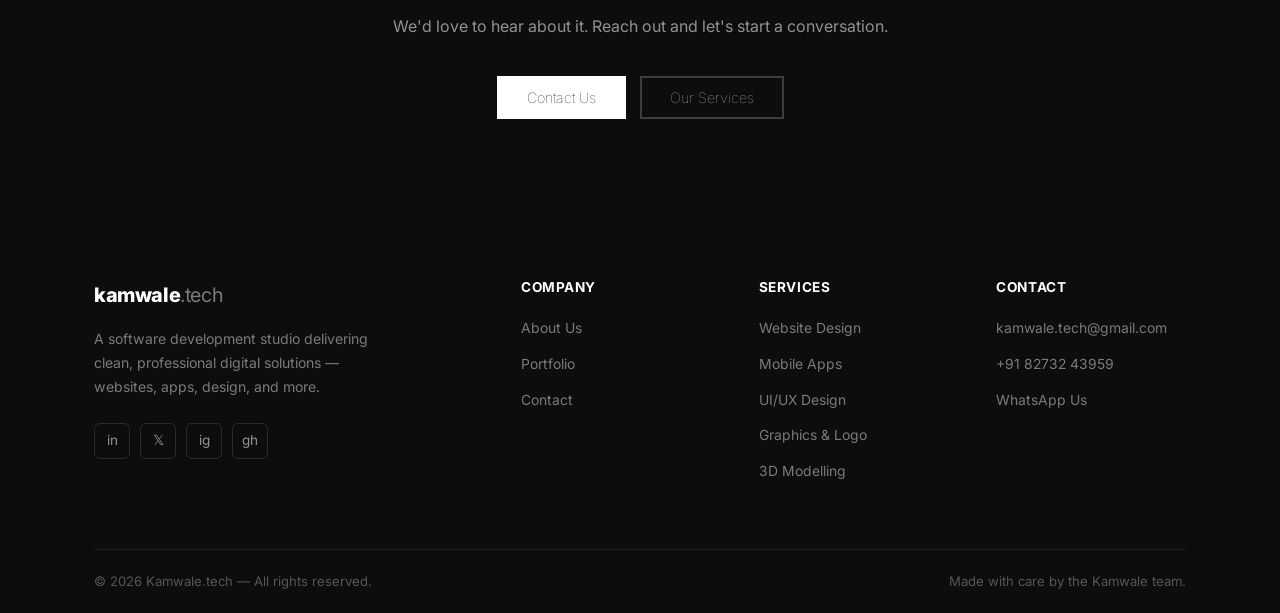
==== commit b13b9521: "some new changes" ====
--- a/about.html
+++ b/about.html
@@ -1,265 +1,285 @@
 <!DOCTYPE html>
 <html lang="en">
+
 <head>
   <meta charset="UTF-8" />
   <meta name="viewport" content="width=device-width, initial-scale=1.0" />
-  <meta name="description" content="About Kamwale.tech — Who we are, our mission, values, and the team behind your digital products." />
+  <meta name="description"
+    content="About Kamwale.tech — Who we are, our mission, values, and the team behind your digital products." />
   <title>About — Kamwale.tech</title>
   <link rel="stylesheet" href="css/style.css" />
-  <link rel="icon" href="data:image/svg+xml,<svg xmlns='http://www.w3.org/2000/svg' viewBox='0 0 32 32'><rect width='32' height='32' rx='6' fill='%230d0d0d'/><text x='5' y='24' font-size='20' font-family='monospace' fill='white'>K</text></svg>" />
+  <link rel="icon"
+    href="data:image/svg+xml,<svg xmlns='http://www.w3.org/2000/svg' viewBox='0 0 32 32'><rect width='32' height='32' rx='6' fill='%230d0d0d'/><text x='5' y='24' font-size='20' font-family='monospace' fill='white'>K</text></svg>" />
 </head>
+
 <body>
 
-<!-- ══ NAVBAR ══════════════════════════════════════════ -->
-<nav class="navbar" id="navbar">
-  <div class="container">
-    <div class="nav-inner">
-      <a href="index.html" class="nav-logo">kamwale<span>.tech</span></a>
-      <ul class="nav-links">
-        <li><a href="index.html">Home</a></li>
-        <li><a href="about.html">About</a></li>
-        <li><a href="services.html">Services</a></li>
-        <li><a href="portfolio.html">Portfolio</a></li>
-        <li><a href="contact.html">Contact</a></li>
-      </ul>
-      <div class="nav-cta">
-        <a href="contact.html" class="btn btn-dark">Get a Quote</a>
-      </div>
-      <button class="hamburger" id="hamburger" aria-label="Menu">
-        <span></span><span></span><span></span>
-      </button>
-    </div>
-  </div>
-</nav>
-<nav class="mobile-menu" id="mobileMenu">
-  <a href="index.html">Home</a>
-  <a href="about.html">About</a>
-  <a href="services.html">Services</a>
-  <a href="portfolio.html">Portfolio</a>
-  <a href="contact.html">Contact</a>
-  <div class="mobile-menu-cta">
-    <a href="contact.html" class="btn btn-dark" style="width:100%;justify-content:center;">Get a Quote</a>
-  </div>
-</nav>
-
-<!-- ══ PAGE HERO ════════════════════════════════════════ -->
-<section class="page-hero">
-  <div class="container">
-    <span class="section-tag">About Us</span>
-    <h1>The Team Behind<br>Your Digital Products</h1>
-    <p style="max-width:540px;margin-top:16px;">
-      Kamwale.tech is a software development studio passionate about turning
-      complex ideas into clean, reliable digital products — for businesses of all sizes.
-    </p>
-  </div>
-</section>
-
-<!-- ══ STORY ════════════════════════════════════════════ -->
-<section class="about-story">
-  <div class="container">
-    <div class="grid-2">
-      <div class="reveal">
-        <span class="section-tag">Our Story</span>
-        <h2 class="section-title">Built on a belief that great software changes businesses</h2>
-        <p style="margin-bottom:20px;">
-          Kamwale.tech was founded with a single purpose — to make high-quality digital
-          services accessible to businesses that deserve better. Starting with website
-          design, we quickly expanded into mobile apps, UI/UX, graphics, and 3D modelling.
-        </p>
-        <p style="margin-bottom:20px;">
-          Today we work with startups, SMEs, and established brands across multiple
-          industries, delivering solutions that are not just visually polished but
-          functionally robust and built to scale.
-        </p>
-        <p>
-          Every project, regardless of size, gets our full attention, technical depth,
-          and a commitment to delivering on time and within budget.
-        </p>
-        <div style="margin-top:32px;">
-          <a href="contact.html" class="btn btn-dark">Work With Us</a>
-        </div>
-      </div>
-      <div class="why-visual reveal">
-        <div class="why-card">
-          <h3 data-count="50" data-suffix="+">50+</h3>
-          <p>Projects Delivered</p>
-        </div>
-        <div class="why-card">
-          <h3 data-count="30" data-suffix="+">30+</h3>
-          <p>Satisfied Clients</p>
-        </div>
-        <div class="why-card">
-          <h3 data-count="3" data-suffix=" Yrs">3 Yrs</h3>
-          <p>In Business</p>
-        </div>
-        <div class="why-card">
-          <h3 data-count="9" data-suffix="">9</h3>
-          <p>Service Categories</p>
-        </div>
-      </div>
-    </div>
-  </div>
-</section>
-
-<!-- ══ MISSION & VISION ═════════════════════════════════ -->
-<section style="background:var(--bg-dark);color:var(--white);padding:96px 0;">
-  <div class="container">
-    <div class="grid-2" style="gap:64px;">
-      <div class="reveal">
-        <span class="section-tag" style="color:rgba(255,255,255,0.4);">Our Mission</span>
-        <h2 style="color:var(--white);margin-bottom:16px;">Deliver technology that works for people</h2>
-        <p style="color:rgba(255,255,255,0.5);font-size:1.02rem;">
-          We build digital products that solve real problems — combining technical excellence
-          with clear communication so that every client gets what they actually need, not just
-          what they asked for.
-        </p>
-      </div>
-      <div class="reveal">
-        <span class="section-tag" style="color:rgba(255,255,255,0.4);">Our Vision</span>
-        <h2 style="color:var(--white);margin-bottom:16px;">To be the most trusted tech partner in the region</h2>
-        <p style="color:rgba(255,255,255,0.5);font-size:1.02rem;">
-          We aim to become the go-to technology studio for ambitious businesses — known for
-          quality, reliability, and a genuine passion for building things that matter.
-        </p>
-      </div>
-    </div>
-  </div>
-</section>
-
-<!-- ══ VALUES ═══════════════════════════════════════════ -->
-<section class="about-values">
-  <div class="container">
-    <span class="section-tag">What Drives Us</span>
-    <h2 class="section-title">Our Core Values</h2>
-    <p class="section-desc">The principles that guide every project and every interaction.</p>
-    <div class="values-grid">
-      <div class="value-card reveal">
-        <div class="value-icon"><img src="https://cdn.jsdelivr.net/npm/lucide-static@0.344.0/icons/target.svg" alt="Purposeful Work" /></div>
-        <h3>Purposeful Work</h3>
-        <p>We don't build for the sake of building. Every feature, every design decision has a clear reason tied to your goals.</p>
-      </div>
-      <div class="value-card reveal">
-        <div class="value-icon"><img src="https://cdn.jsdelivr.net/npm/lucide-static@0.344.0/icons/users.svg" alt="Client Partnership" /></div>
-        <h3>Client Partnership</h3>
-        <p>We treat every client as a long-term partner, not a transaction. Your success is our success — always.</p>
-      </div>
-      <div class="value-card reveal">
-        <div class="value-icon"><img src="https://cdn.jsdelivr.net/npm/lucide-static@0.344.0/icons/cpu.svg" alt="Technical Excellence" /></div>
-        <h3>Technical Excellence</h3>
-        <p>We keep our skills sharp, use modern tools, and hold ourselves to high engineering standards on every project.</p>
-      </div>
-      <div class="value-card reveal">
-        <div class="value-icon"><img src="https://cdn.jsdelivr.net/npm/lucide-static@0.344.0/icons/lightbulb.svg" alt="Honest Simplicity" /></div>
-        <h3>Honest Simplicity</h3>
-        <p>Clear pricing, clear timelines, clear communication. We believe simplicity builds more trust than complexity.</p>
-      </div>
-      <div class="value-card reveal">
-        <div class="value-icon"><img src="https://cdn.jsdelivr.net/npm/lucide-static@0.344.0/icons/trending-up.svg" alt="Results-Focused" /></div>
-        <h3>Results-Focused</h3>
-        <p>Beautiful design is meaningless without results. We measure success by the impact we create for your business.</p>
-      </div>
-      <div class="value-card reveal">
-        <div class="value-icon"><img src="https://cdn.jsdelivr.net/npm/lucide-static@0.344.0/icons/refresh-cw.svg" alt="Continuous Improvement" /></div>
-        <h3>Continuous Improvement</h3>
-        <p>We never stop learning, iterating, and improving — bringing better ideas and skills to every new project.</p>
-      </div>
-    </div>
-  </div>
-</section>
-
-<!-- ══ TEAM ══════════════════════════════════════════════ -->
-<section class="team">
-  <div class="container">
-    <span class="section-tag">Our People</span>
-    <h2 class="section-title">Meet the Team</h2>
-    <p class="section-desc">A small but highly capable team of designers, developers, and creators.</p>
-    <div class="team-grid">
-      <div class="team-card reveal">
-        <div class="team-avatar">K</div>
-        <h3>Kamran Ali</h3>
-        <span>Founder & Lead Developer</span>
-      </div>
-      <div class="team-card reveal">
-        <div class="team-avatar">SA</div>
-        <h3>Sara Ahmed</h3>
-        <span>UI/UX Designer</span>
-      </div>
-      <div class="team-card reveal">
-        <div class="team-avatar">HM</div>
-        <h3>Hasan Malik</h3>
-        <span>Mobile App Developer</span>
-      </div>
-      <div class="team-card reveal">
-        <div class="team-avatar">ZN</div>
-        <h3>Zara Noor</h3>
-        <span>Graphics & 3D Designer</span>
-      </div>
-    </div>
-  </div>
-</section>
-
-<!-- ══ CTA BANNER ═══════════════════════════════════════ -->
-<section class="cta-banner">
-  <div class="container">
-    <span class="section-tag" style="color:rgba(255,255,255,0.4);">Let's Talk</span>
-    <h2>Got a project in mind?</h2>
-    <p>We'd love to hear about it. Reach out and let's start a conversation.</p>
-    <div class="btn-actions">
-      <a href="contact.html" class="btn btn-white">Contact Us</a>
-      <a href="services.html" class="btn btn-outline" style="border-color:rgba(255,255,255,0.2);color:rgba(255,255,255,0.7);">Our Services</a>
-    </div>
-  </div>
-</section>
-
-<!-- ══ FOOTER ═══════════════════════════════════════════ -->
-<footer class="footer">
-  <div class="container">
-    <div class="footer-grid">
-      <div class="footer-brand">
-        <a href="index.html" class="nav-logo">kamwale<span>.tech</span></a>
-        <p>A software development studio delivering clean, professional digital solutions — websites, apps, design, and more.</p>
-        <div class="footer-social">
-          <a href="#" class="social-icon" title="LinkedIn">in</a>
-          <a href="#" class="social-icon" title="Twitter/X">𝕏</a>
-          <a href="#" class="social-icon" title="Instagram">ig</a>
-          <a href="#" class="social-icon" title="GitHub">gh</a>
-        </div>
-      </div>
-      <div class="footer-col">
-        <h4>Company</h4>
-        <ul>
-          <li><a href="about.html">About Us</a></li>
+  <!-- ══ NAVBAR ══════════════════════════════════════════ -->
+  <nav class="navbar" id="navbar">
+    <div class="container">
+      <div class="nav-inner">
+        <a href="index.html" class="nav-logo" style="display: flex; align-items: top; height: 20px;"><img
+            src="/img/removebg-logo.png" style="margin-top: 5px;" height="18" width="18"
+            alt="./img/logo.png">amwale<span>.tech</span></a>
+        <ul class="nav-links">
+          <li><a href="index.html">Home</a></li>
+          <li><a href="about.html">About</a></li>
+          <li><a href="services.html">Services</a></li>
           <li><a href="portfolio.html">Portfolio</a></li>
           <li><a href="contact.html">Contact</a></li>
         </ul>
-      </div>
-      <div class="footer-col">
-        <h4>Services</h4>
-        <ul>
-          <li><a href="services.html">Website Design</a></li>
-          <li><a href="services.html">Mobile Apps</a></li>
-          <li><a href="services.html">UI/UX Design</a></li>
-          <li><a href="services.html">Graphics & Logo</a></li>
-          <li><a href="services.html">3D Modelling</a></li>
-        </ul>
-      </div>
-      <div class="footer-col">
-        <h4>Contact</h4>
-        <ul>
-          <li><a href="mailto:kamwale.tech@gmail.com">kamwale.tech@gmail.com</a></li>
-          <li><a href="tel:+918273243959">+91 82732 43959</a></li>
-          <li><a href="https://wa.me/918273243959" target="_blank">WhatsApp Us</a></li>
-        </ul>
-      </div>
-    </div>
-    <div class="footer-bottom">
-      <p>&copy; 2026 Kamwale.tech — All rights reserved.</p>
-      <p>Made with care by the Kamwale team.</p>
-    </div>
-  </div>
-</footer>
-
-<button class="scroll-top" id="scrollTop" aria-label="Back to top">↑</button>
-<script src="js/main.js"></script>
+        <div class="nav-cta">
+          <a href="contact.html" class="btn btn-dark">Get a Quote</a>
+        </div>
+        <button class="hamburger" id="hamburger" aria-label="Menu">
+          <span></span><span></span><span></span>
+        </button>
+      </div>
+    </div>
+  </nav>
+  <nav class="mobile-menu" id="mobileMenu">
+    <a href="index.html">Home</a>
+    <a href="about.html">About</a>
+    <a href="services.html">Services</a>
+    <a href="portfolio.html">Portfolio</a>
+    <a href="contact.html">Contact</a>
+    <div class="mobile-menu-cta">
+      <a href="contact.html" class="btn btn-dark" style="width:100%;justify-content:center;">Get a Quote</a>
+    </div>
+  </nav>
+
+  <!-- ══ PAGE HERO ════════════════════════════════════════ -->
+  <section class="page-hero">
+    <div class="container">
+      <span class="section-tag">About Us</span>
+      <h1>The Team Behind<br>Your Digital Products</h1>
+      <p style="max-width:540px;margin-top:16px;">
+        Kamwale.tech is a software development studio passionate about turning
+        complex ideas into clean, reliable digital products — for businesses of all sizes.
+      </p>
+    </div>
+  </section>
+
+  <!-- ══ STORY ════════════════════════════════════════════ -->
+  <section class="about-story">
+    <div class="container">
+      <div class="grid-2">
+        <div class="reveal">
+          <span class="section-tag">Our Story</span>
+          <h2 class="section-title">Built on a belief that great software changes businesses</h2>
+          <p style="margin-bottom:20px;">
+            Kamwale.tech was founded with a single purpose — to make high-quality digital
+            services accessible to businesses that deserve better. Starting with website
+            design, we quickly expanded into mobile apps, UI/UX, graphics, and 3D modelling.
+          </p>
+          <p style="margin-bottom:20px;">
+            Today we work with startups, SMEs, and established brands across multiple
+            industries, delivering solutions that are not just visually polished but
+            functionally robust and built to scale.
+          </p>
+          <p>
+            Every project, regardless of size, gets our full attention, technical depth,
+            and a commitment to delivering on time and within budget.
+          </p>
+          <div style="margin-top:32px;">
+            <a href="contact.html" class="btn btn-dark">Work With Us</a>
+          </div>
+        </div>
+        <div class="why-visual reveal">
+          <div class="why-card">
+            <h3 data-count="50" data-suffix="+">50+</h3>
+            <p>Projects Delivered</p>
+          </div>
+          <div class="why-card">
+            <h3 data-count="30" data-suffix="+">30+</h3>
+            <p>Satisfied Clients</p>
+          </div>
+          <div class="why-card">
+            <h3 data-count="3" data-suffix=" Yrs">3 Yrs</h3>
+            <p>In Business</p>
+          </div>
+          <div class="why-card">
+            <h3 data-count="9" data-suffix="">9</h3>
+            <p>Service Categories</p>
+          </div>
+        </div>
+      </div>
+    </div>
+  </section>
+
+  <!-- ══ MISSION & VISION ═════════════════════════════════ -->
+  <section style="background:var(--bg-dark);color:var(--white);padding:96px 0;">
+    <div class="container">
+      <div class="grid-2" style="gap:64px;">
+        <div class="reveal">
+          <span class="section-tag" style="color:rgba(255,255,255,0.4);">Our Mission</span>
+          <h2 style="color:var(--white);margin-bottom:16px;">Deliver technology that works for people</h2>
+          <p style="color:rgba(255,255,255,0.5);font-size:1.02rem;">
+            We build digital products that solve real problems — combining technical excellence
+            with clear communication so that every client gets what they actually need, not just
+            what they asked for.
+          </p>
+        </div>
+        <div class="reveal">
+          <span class="section-tag" style="color:rgba(255,255,255,0.4);">Our Vision</span>
+          <h2 style="color:var(--white);margin-bottom:16px;">To be the most trusted tech partner in the region</h2>
+          <p style="color:rgba(255,255,255,0.5);font-size:1.02rem;">
+            We aim to become the go-to technology studio for ambitious businesses — known for
+            quality, reliability, and a genuine passion for building things that matter.
+          </p>
+        </div>
+      </div>
+    </div>
+  </section>
+
+  <!-- ══ VALUES ═══════════════════════════════════════════ -->
+  <section class="about-values">
+    <div class="container">
+      <span class="section-tag">What Drives Us</span>
+      <h2 class="section-title">Our Core Values</h2>
+      <p class="section-desc">The principles that guide every project and every interaction.</p>
+      <div class="values-grid">
+        <div class="value-card reveal">
+          <div class="value-icon"><img src="https://cdn.jsdelivr.net/npm/lucide-static@0.344.0/icons/target.svg"
+              alt="Purposeful Work" /></div>
+          <h3>Purposeful Work</h3>
+          <p>We don't build for the sake of building. Every feature, every design decision has a clear reason tied to
+            your goals.</p>
+        </div>
+        <div class="value-card reveal">
+          <div class="value-icon"><img src="https://cdn.jsdelivr.net/npm/lucide-static@0.344.0/icons/users.svg"
+              alt="Client Partnership" /></div>
+          <h3>Client Partnership</h3>
+          <p>We treat every client as a long-term partner, not a transaction. Your success is our success — always.</p>
+        </div>
+        <div class="value-card reveal">
+          <div class="value-icon"><img src="https://cdn.jsdelivr.net/npm/lucide-static@0.344.0/icons/cpu.svg"
+              alt="Technical Excellence" /></div>
+          <h3>Technical Excellence</h3>
+          <p>We keep our skills sharp, use modern tools, and hold ourselves to high engineering standards on every
+            project.</p>
+        </div>
+        <div class="value-card reveal">
+          <div class="value-icon"><img src="https://cdn.jsdelivr.net/npm/lucide-static@0.344.0/icons/lightbulb.svg"
+              alt="Honest Simplicity" /></div>
+          <h3>Honest Simplicity</h3>
+          <p>Clear pricing, clear timelines, clear communication. We believe simplicity builds more trust than
+            complexity.</p>
+        </div>
+        <div class="value-card reveal">
+          <div class="value-icon"><img src="https://cdn.jsdelivr.net/npm/lucide-static@0.344.0/icons/trending-up.svg"
+              alt="Results-Focused" /></div>
+          <h3>Results-Focused</h3>
+          <p>Beautiful design is meaningless without results. We measure success by the impact we create for your
+            business.</p>
+        </div>
+        <div class="value-card reveal">
+          <div class="value-icon"><img src="https://cdn.jsdelivr.net/npm/lucide-static@0.344.0/icons/refresh-cw.svg"
+              alt="Continuous Improvement" /></div>
+          <h3>Continuous Improvement</h3>
+          <p>We never stop learning, iterating, and improving — bringing better ideas and skills to every new project.
+          </p>
+        </div>
+      </div>
+    </div>
+  </section>
+
+  <!-- ══ TEAM ══════════════════════════════════════════════ -->
+  <section class="team">
+    <div class="container">
+      <span class="section-tag">Our People</span>
+      <h2 class="section-title">Meet the Team</h2>
+      <p class="section-desc">A small but highly capable team of designers, developers, and creators.</p>
+      <div class="team-grid">
+        <div class="team-card reveal">
+          <div class="team-avatar">K</div>
+          <h3>Kamran Ali</h3>
+          <span>Founder & Lead Developer</span>
+        </div>
+        <div class="team-card reveal">
+          <div class="team-avatar">SA</div>
+          <h3>Sara Ahmed</h3>
+          <span>UI/UX Designer</span>
+        </div>
+        <div class="team-card reveal">
+          <div class="team-avatar">HM</div>
+          <h3>Hasan Malik</h3>
+          <span>Mobile App Developer</span>
+        </div>
+        <div class="team-card reveal">
+          <div class="team-avatar">ZN</div>
+          <h3>Zara Noor</h3>
+          <span>Graphics & 3D Designer</span>
+        </div>
+      </div>
+    </div>
+  </section>
+
+  <!-- ══ CTA BANNER ═══════════════════════════════════════ -->
+  <section class="cta-banner">
+    <div class="container">
+      <span class="section-tag" style="color:rgba(255,255,255,0.4);">Let's Talk</span>
+      <h2>Got a project in mind?</h2>
+      <p>We'd love to hear about it. Reach out and let's start a conversation.</p>
+      <div class="btn-actions">
+        <a href="contact.html" class="btn btn-white">Contact Us</a>
+        <a href="services.html" class="btn btn-outline"
+          style="border-color:rgba(255,255,255,0.2);color:rgba(255,255,255,0.7);">Our Services</a>
+      </div>
+    </div>
+  </section>
+
+  <!-- ══ FOOTER ═══════════════════════════════════════════ -->
+  <footer class="footer">
+    <div class="container">
+      <div class="footer-grid">
+        <div class="footer-brand">
+          <a href="index.html" class="nav-logo">kamwale<span>.tech</span></a>
+          <p>A software development studio delivering clean, professional digital solutions — websites, apps, design,
+            and more.</p>
+          <div class="footer-social">
+            <a href="#" class="social-icon" title="LinkedIn">in</a>
+            <a href="#" class="social-icon" title="Twitter/X">𝕏</a>
+            <a href="#" class="social-icon" title="Instagram">ig</a>
+            <a href="#" class="social-icon" title="GitHub">gh</a>
+          </div>
+        </div>
+        <div class="footer-col">
+          <h4>Company</h4>
+          <ul>
+            <li><a href="about.html">About Us</a></li>
+            <li><a href="portfolio.html">Portfolio</a></li>
+            <li><a href="contact.html">Contact</a></li>
+          </ul>
+        </div>
+        <div class="footer-col">
+          <h4>Services</h4>
+          <ul>
+            <li><a href="services.html">Website Design</a></li>
+            <li><a href="services.html">Mobile Apps</a></li>
+            <li><a href="services.html">UI/UX Design</a></li>
+            <li><a href="services.html">Graphics & Logo</a></li>
+            <li><a href="services.html">3D Modelling</a></li>
+          </ul>
+        </div>
+        <div class="footer-col">
+          <h4>Contact</h4>
+          <ul>
+            <li><a href="mailto:kamwale.tech@gmail.com">kamwale.tech@gmail.com</a></li>
+            <li><a href="tel:+918273243959">+91 82732 43959</a></li>
+            <li><a href="https://wa.me/918273243959" target="_blank">WhatsApp Us</a></li>
+          </ul>
+        </div>
+      </div>
+      <div class="footer-bottom">
+        <p>&copy; 2026 Kamwale.tech — All rights reserved.</p>
+        <p>Made with care by the Kamwale team.</p>
+      </div>
+    </div>
+  </footer>
+
+  <button class="scroll-top" id="scrollTop" aria-label="Back to top">↑</button>
+  <script src="js/main.js"></script>
 </body>
-</html>
+
+</html>
--- a/css/style.css
+++ b/css/style.css
@@ -116,14 +116,18 @@
   border-color: #2a2a2a;
 }
 
-.btn-outline {
+.btn .btn-outline {
+  /* color: white; */
   background: transparent;
-  color: var(--text);
+  /* color: var(--text); */
   border-color: var(--border);
 }
 
 .btn-outline:hover {
-  background: var(--bg-soft);
+  color: white;
+  /* background: var(--bg-soft); */
+  background-color: black;
+
   border-color: var(--text);
 }
 
@@ -281,6 +285,7 @@
 .hero h1 em {
   font-style: normal;
   color: var(--text-muted);
+  /* color: hsl(85, 85%, 45%); */
 }
 
 .hero-desc {
@@ -1250,8 +1255,9 @@
   .grid-2, .grid-3, .why-us-grid, .contact-layout { grid-template-columns: 1fr; }
   .services-full-grid, .portfolio-grid, .testi-grid, .values-grid { grid-template-columns: 1fr; }
   .form-row { grid-template-columns: 1fr; }
-  .hero { padding: 80px 0 64px; }
-  .hero-stats { gap: 32px; }
+  .hero { padding:40px 0 64px; }
+  .hero-stats { gap: 32px; scale: calc(90%);}
+
   .services-header { flex-direction: column; align-items: flex-start; }
   .why-visual { display: none; }
   .footer-grid { grid-template-columns: 1fr; gap: 32px; }
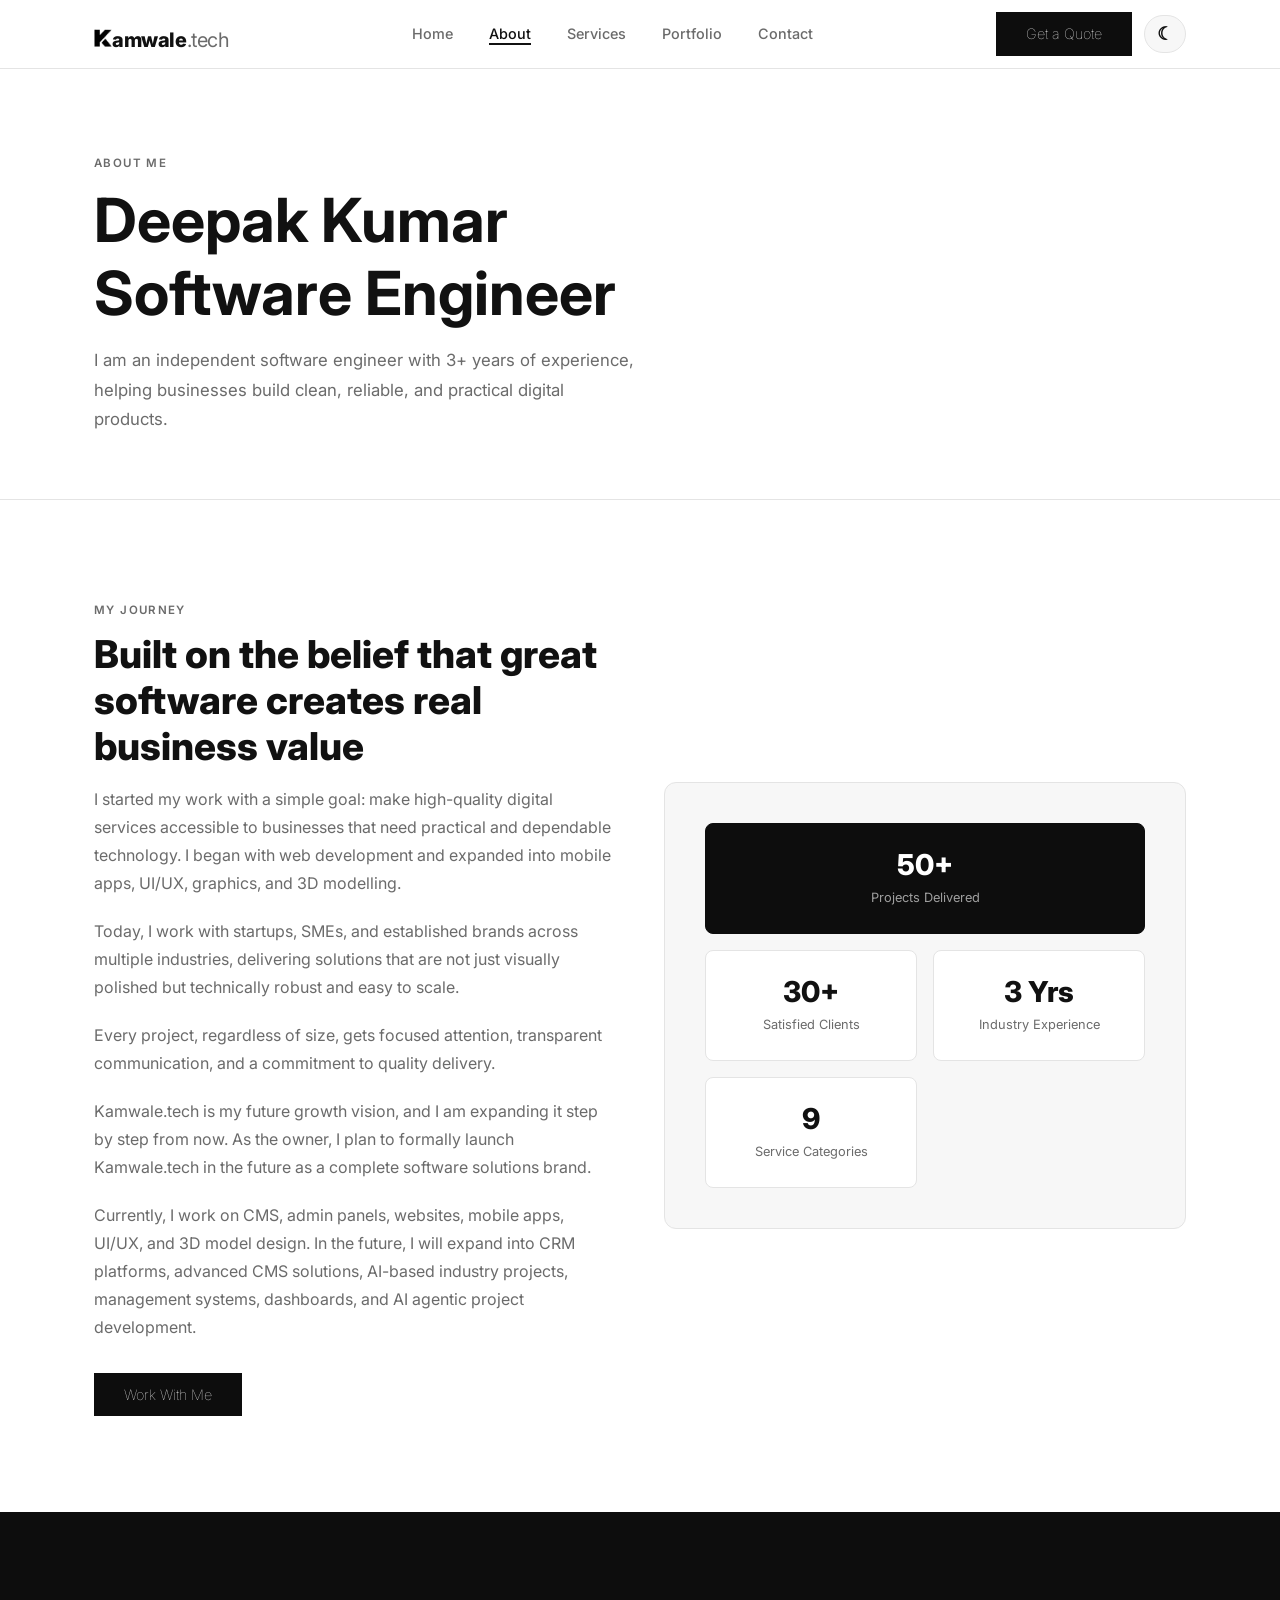
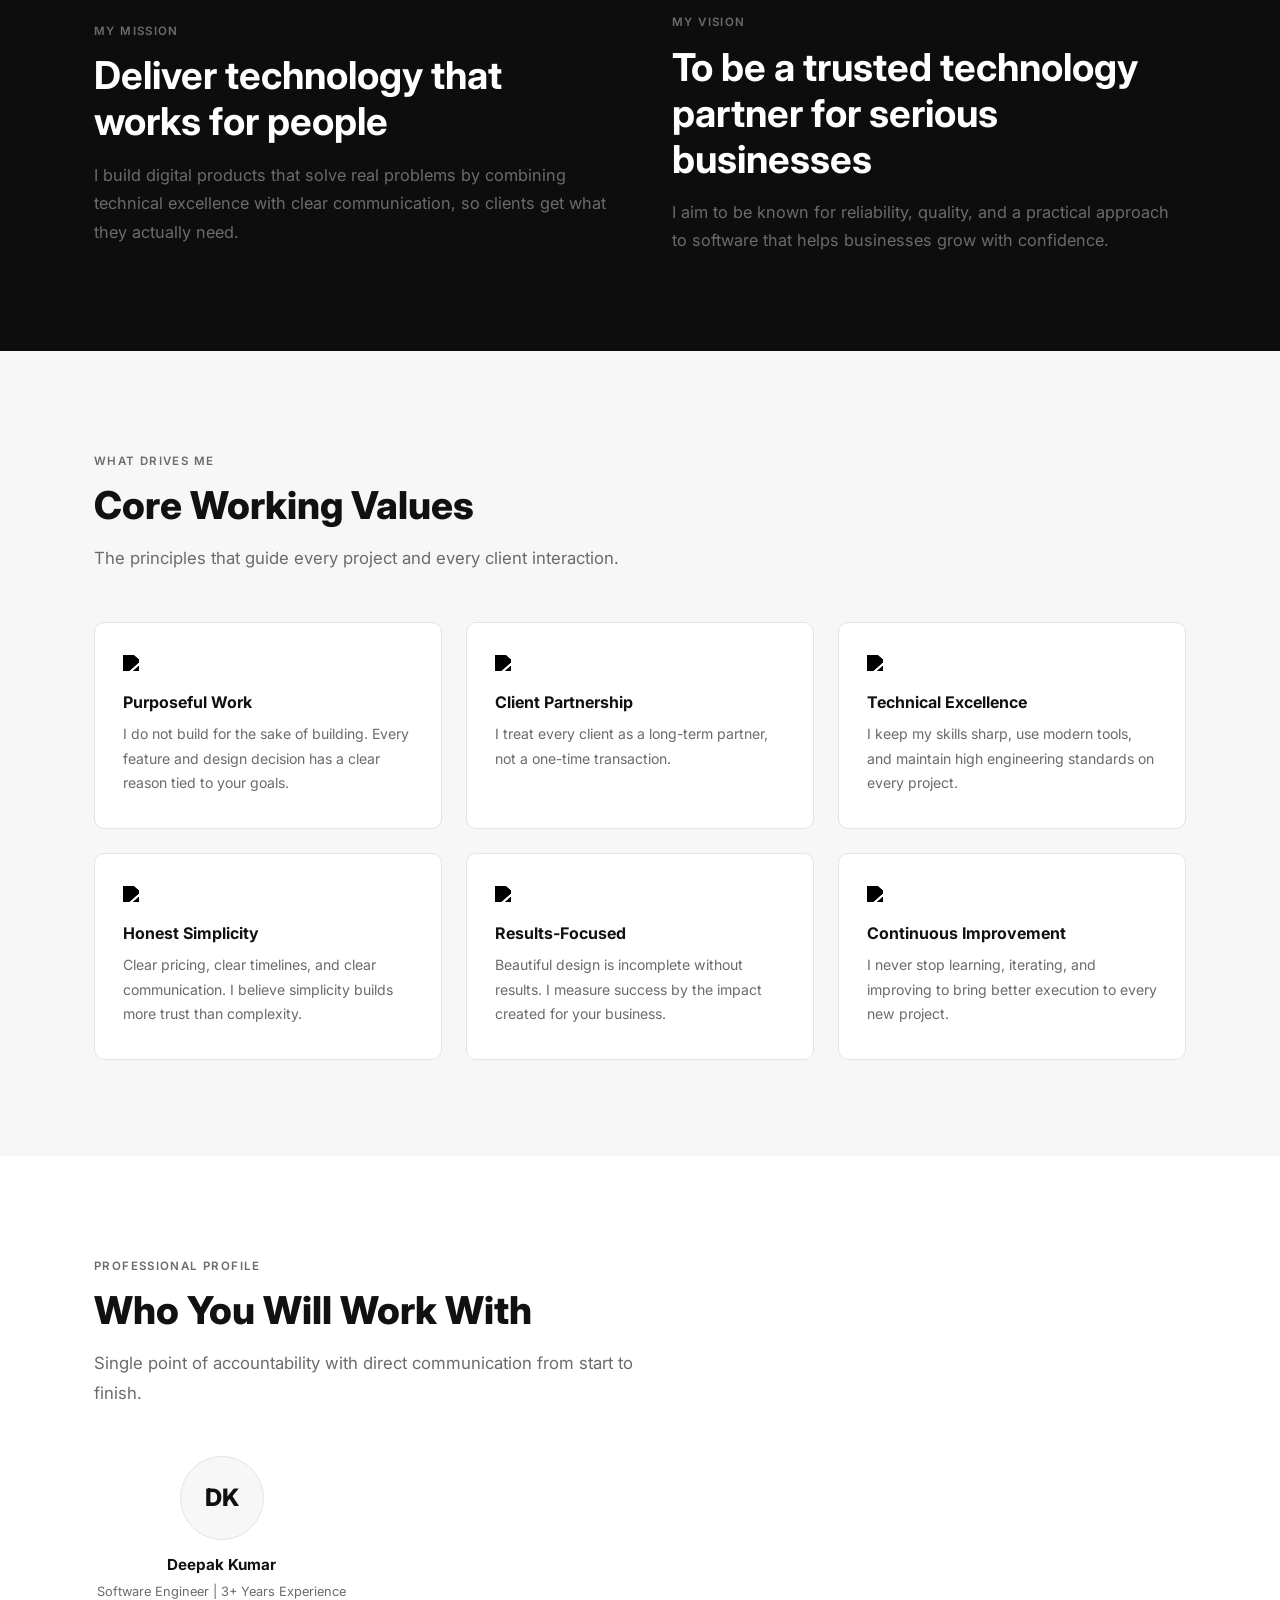
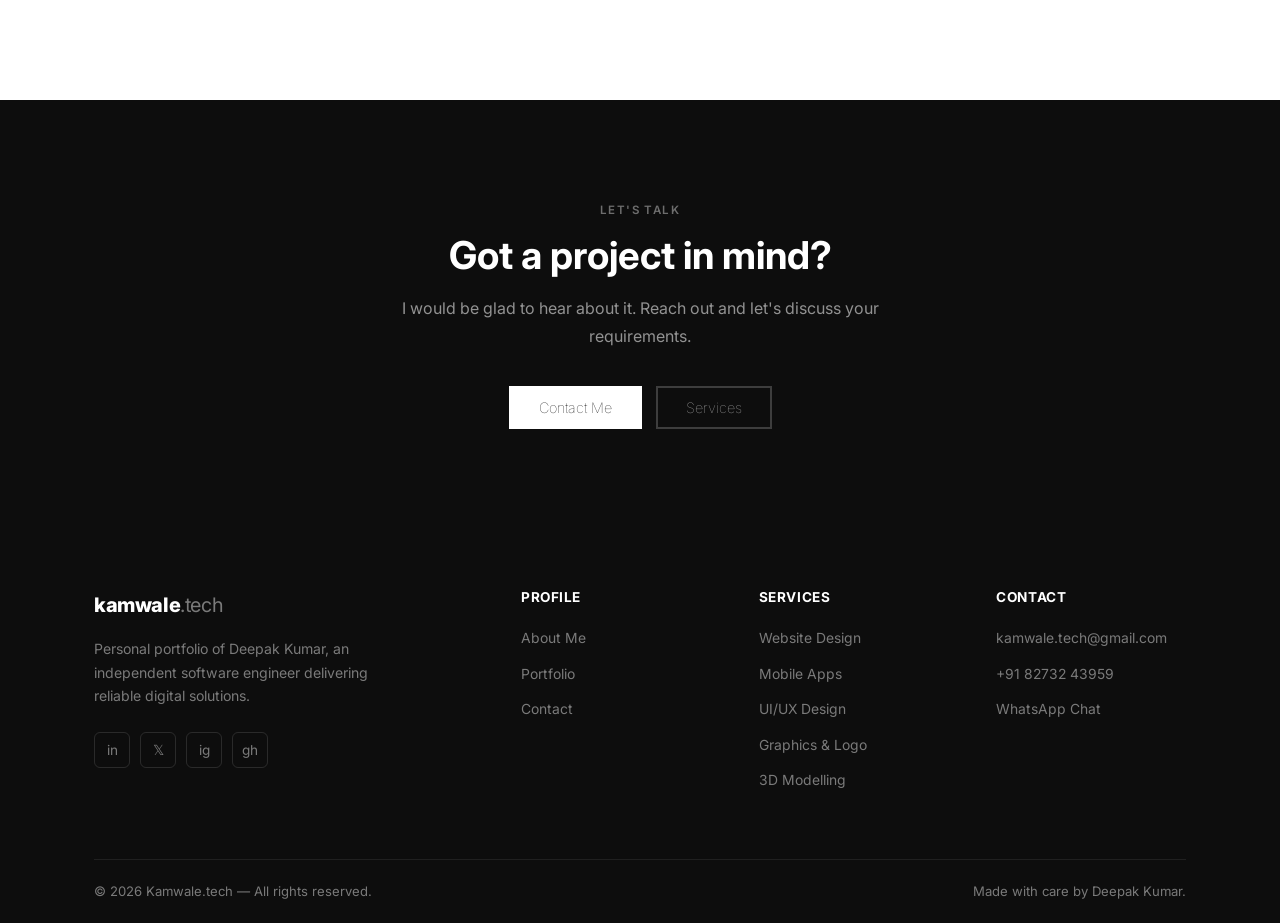
==== commit 263ba4a8: "some update" ====
--- a/about.html
+++ b/about.html
@@ -5,8 +5,8 @@
   <meta charset="UTF-8" />
   <meta name="viewport" content="width=device-width, initial-scale=1.0" />
   <meta name="description"
-    content="About Kamwale.tech — Who we are, our mission, values, and the team behind your digital products." />
-  <title>About — Kamwale.tech</title>
+    content="About Deepak Kumar — Software Engineer with 3+ years of experience delivering practical and scalable digital solutions." />
+  <title>About Deepak Kumar — Software Engineer</title>
   <link rel="stylesheet" href="css/style.css" />
   <link rel="icon"
     href="data:image/svg+xml,<svg xmlns='http://www.w3.org/2000/svg' viewBox='0 0 32 32'><rect width='32' height='32' rx='6' fill='%230d0d0d'/><text x='5' y='24' font-size='20' font-family='monospace' fill='white'>K</text></svg>" />
@@ -30,6 +30,7 @@
         </ul>
         <div class="nav-cta">
           <a href="contact.html" class="btn btn-dark">Get a Quote</a>
+          <button type="button" class="theme-toggle" aria-label="Toggle color theme">☾</button>
         </div>
         <button class="hamburger" id="hamburger" aria-label="Menu">
           <span></span><span></span><span></span>
@@ -45,17 +46,18 @@
     <a href="contact.html">Contact</a>
     <div class="mobile-menu-cta">
       <a href="contact.html" class="btn btn-dark" style="width:100%;justify-content:center;">Get a Quote</a>
+      <button type="button" class="theme-toggle theme-toggle-mobile" aria-label="Toggle color theme">☾</button>
     </div>
   </nav>
 
   <!-- ══ PAGE HERO ════════════════════════════════════════ -->
   <section class="page-hero">
     <div class="container">
-      <span class="section-tag">About Us</span>
-      <h1>The Team Behind<br>Your Digital Products</h1>
+      <span class="section-tag">About Me</span>
+      <h1>Deepak Kumar<br>Software Engineer</h1>
       <p style="max-width:540px;margin-top:16px;">
-        Kamwale.tech is a software development studio passionate about turning
-        complex ideas into clean, reliable digital products — for businesses of all sizes.
+        I am an independent software engineer with 3+ years of experience, helping businesses
+        build clean, reliable, and practical digital products.
       </p>
     </div>
   </section>
@@ -65,24 +67,34 @@
     <div class="container">
       <div class="grid-2">
         <div class="reveal">
-          <span class="section-tag">Our Story</span>
-          <h2 class="section-title">Built on a belief that great software changes businesses</h2>
+          <span class="section-tag">My Journey</span>
+          <h2 class="section-title">Built on the belief that great software creates real business value</h2>
           <p style="margin-bottom:20px;">
-            Kamwale.tech was founded with a single purpose — to make high-quality digital
-            services accessible to businesses that deserve better. Starting with website
-            design, we quickly expanded into mobile apps, UI/UX, graphics, and 3D modelling.
+            I started my work with a simple goal: make high-quality digital services accessible
+            to businesses that need practical and dependable technology. I began with web
+            development and expanded into mobile apps, UI/UX, graphics, and 3D modelling.
           </p>
           <p style="margin-bottom:20px;">
-            Today we work with startups, SMEs, and established brands across multiple
+            Today, I work with startups, SMEs, and established brands across multiple
             industries, delivering solutions that are not just visually polished but
-            functionally robust and built to scale.
+            technically robust and easy to scale.
           </p>
           <p>
-            Every project, regardless of size, gets our full attention, technical depth,
-            and a commitment to delivering on time and within budget.
+            Every project, regardless of size, gets focused attention, transparent
+            communication, and a commitment to quality delivery.
+          </p>
+          <p style="margin-top:20px;">
+            Kamwale.tech is my future growth vision, and I am expanding it step by step from now.
+            As the owner, I plan to formally launch Kamwale.tech in the future as a complete software
+            solutions brand.
+          </p>
+          <p style="margin-top:20px;">
+            Currently, I work on CMS, admin panels, websites, mobile apps, UI/UX, and 3D model design.
+            In the future, I will expand into CRM platforms, advanced CMS solutions, AI-based industry
+            projects, management systems, dashboards, and AI agentic project development.
           </p>
           <div style="margin-top:32px;">
-            <a href="contact.html" class="btn btn-dark">Work With Us</a>
+            <a href="contact.html" class="btn btn-dark">Work With Me</a>
           </div>
         </div>
         <div class="why-visual reveal">
@@ -96,7 +108,7 @@
           </div>
           <div class="why-card">
             <h3 data-count="3" data-suffix=" Yrs">3 Yrs</h3>
-            <p>In Business</p>
+            <p>Industry Experience</p>
           </div>
           <div class="why-card">
             <h3 data-count="9" data-suffix="">9</h3>
@@ -112,20 +124,19 @@
     <div class="container">
       <div class="grid-2" style="gap:64px;">
         <div class="reveal">
-          <span class="section-tag" style="color:rgba(255,255,255,0.4);">Our Mission</span>
+          <span class="section-tag" style="color:var(--text-muted);">My Mission</span>
           <h2 style="color:var(--white);margin-bottom:16px;">Deliver technology that works for people</h2>
-          <p style="color:rgba(255,255,255,0.5);font-size:1.02rem;">
-            We build digital products that solve real problems — combining technical excellence
-            with clear communication so that every client gets what they actually need, not just
-            what they asked for.
+          <p style="color:var(--text-muted);font-size:1.02rem;">
+            I build digital products that solve real problems by combining technical excellence
+            with clear communication, so clients get what they actually need.
           </p>
         </div>
         <div class="reveal">
-          <span class="section-tag" style="color:rgba(255,255,255,0.4);">Our Vision</span>
-          <h2 style="color:var(--white);margin-bottom:16px;">To be the most trusted tech partner in the region</h2>
-          <p style="color:rgba(255,255,255,0.5);font-size:1.02rem;">
-            We aim to become the go-to technology studio for ambitious businesses — known for
-            quality, reliability, and a genuine passion for building things that matter.
+          <span class="section-tag" style="color:var(--text-muted);">My Vision</span>
+          <h2 style="color:var(--white);margin-bottom:16px;">To be a trusted technology partner for serious businesses</h2>
+          <p style="color:var(--text-muted);font-size:1.02rem;">
+            I aim to be known for reliability, quality, and a practical approach to software
+            that helps businesses grow with confidence.
           </p>
         </div>
       </div>
@@ -135,81 +146,66 @@
   <!-- ══ VALUES ═══════════════════════════════════════════ -->
   <section class="about-values">
     <div class="container">
-      <span class="section-tag">What Drives Us</span>
-      <h2 class="section-title">Our Core Values</h2>
-      <p class="section-desc">The principles that guide every project and every interaction.</p>
+      <span class="section-tag">What Drives Me</span>
+      <h2 class="section-title">Core Working Values</h2>
+      <p class="section-desc">The principles that guide every project and every client interaction.</p>
       <div class="values-grid">
         <div class="value-card reveal">
           <div class="value-icon"><img src="https://cdn.jsdelivr.net/npm/lucide-static@0.344.0/icons/target.svg"
               alt="Purposeful Work" /></div>
           <h3>Purposeful Work</h3>
-          <p>We don't build for the sake of building. Every feature, every design decision has a clear reason tied to
+            <p>I do not build for the sake of building. Every feature and design decision has a clear reason tied to
             your goals.</p>
         </div>
         <div class="value-card reveal">
           <div class="value-icon"><img src="https://cdn.jsdelivr.net/npm/lucide-static@0.344.0/icons/users.svg"
               alt="Client Partnership" /></div>
           <h3>Client Partnership</h3>
-          <p>We treat every client as a long-term partner, not a transaction. Your success is our success — always.</p>
+          <p>I treat every client as a long-term partner, not a one-time transaction.</p>
         </div>
         <div class="value-card reveal">
           <div class="value-icon"><img src="https://cdn.jsdelivr.net/npm/lucide-static@0.344.0/icons/cpu.svg"
               alt="Technical Excellence" /></div>
           <h3>Technical Excellence</h3>
-          <p>We keep our skills sharp, use modern tools, and hold ourselves to high engineering standards on every
+            <p>I keep my skills sharp, use modern tools, and maintain high engineering standards on every
             project.</p>
         </div>
         <div class="value-card reveal">
           <div class="value-icon"><img src="https://cdn.jsdelivr.net/npm/lucide-static@0.344.0/icons/lightbulb.svg"
               alt="Honest Simplicity" /></div>
           <h3>Honest Simplicity</h3>
-          <p>Clear pricing, clear timelines, clear communication. We believe simplicity builds more trust than
+            <p>Clear pricing, clear timelines, and clear communication. I believe simplicity builds more trust than
             complexity.</p>
         </div>
         <div class="value-card reveal">
           <div class="value-icon"><img src="https://cdn.jsdelivr.net/npm/lucide-static@0.344.0/icons/trending-up.svg"
               alt="Results-Focused" /></div>
           <h3>Results-Focused</h3>
-          <p>Beautiful design is meaningless without results. We measure success by the impact we create for your
+            <p>Beautiful design is incomplete without results. I measure success by the impact created for your
             business.</p>
         </div>
         <div class="value-card reveal">
           <div class="value-icon"><img src="https://cdn.jsdelivr.net/npm/lucide-static@0.344.0/icons/refresh-cw.svg"
               alt="Continuous Improvement" /></div>
           <h3>Continuous Improvement</h3>
-          <p>We never stop learning, iterating, and improving — bringing better ideas and skills to every new project.
-          </p>
-        </div>
-      </div>
-    </div>
-  </section>
-
-  <!-- ══ TEAM ══════════════════════════════════════════════ -->
+          <p>I never stop learning, iterating, and improving to bring better execution to every new project.
+          </p>
+        </div>
+      </div>
+    </div>
+  </section>
+
+  <!-- ══ PROFILE ═══════════════════════════════════════════ -->
   <section class="team">
     <div class="container">
-      <span class="section-tag">Our People</span>
-      <h2 class="section-title">Meet the Team</h2>
-      <p class="section-desc">A small but highly capable team of designers, developers, and creators.</p>
+      <span class="section-tag">Professional Profile</span>
+      <h2 class="section-title">Who You Will Work With</h2>
+      <p class="section-desc">Single point of accountability with direct communication from start to finish.</p>
       <div class="team-grid">
         <div class="team-card reveal">
-          <div class="team-avatar">K</div>
-          <h3>Kamran Ali</h3>
-          <span>Founder & Lead Developer</span>
-        </div>
-        <div class="team-card reveal">
-          <div class="team-avatar">SA</div>
-          <h3>Sara Ahmed</h3>
-          <span>UI/UX Designer</span>
-        </div>
-        <div class="team-card reveal">
-          <div class="team-avatar">HM</div>
-          <h3>Hasan Malik</h3>
-          <span>Mobile App Developer</span>
-        </div>
-        <div class="team-card reveal">
-          <div class="team-avatar">ZN</div>
-          <h3>Zara Noor</h3>
-          <span>Graphics & 3D Designer</span>
+          <div class="team-avatar">DK</div>
+          <h3>Deepak Kumar</h3>
+          <span>Software Engineer | 3+ Years Experience</span>
         </div>
       </div>
     </div>
@@ -218,13 +214,12 @@
   <!-- ══ CTA BANNER ═══════════════════════════════════════ -->
   <section class="cta-banner">
     <div class="container">
-      <span class="section-tag" style="color:rgba(255,255,255,0.4);">Let's Talk</span>
+      <span class="section-tag">Let's Talk</span>
       <h2>Got a project in mind?</h2>
-      <p>We'd love to hear about it. Reach out and let's start a conversation.</p>
+      <p>I would be glad to hear about it. Reach out and let's discuss your requirements.</p>
       <div class="btn-actions">
-        <a href="contact.html" class="btn btn-white">Contact Us</a>
-        <a href="services.html" class="btn btn-outline"
-          style="border-color:rgba(255,255,255,0.2);color:rgba(255,255,255,0.7);">Our Services</a>
+        <a href="contact.html" class="btn btn-white">Contact Me</a>
+        <a href="services.html" class="btn btn-outline">Services</a>
       </div>
     </div>
   </section>
@@ -235,19 +230,19 @@
       <div class="footer-grid">
         <div class="footer-brand">
           <a href="index.html" class="nav-logo">kamwale<span>.tech</span></a>
-          <p>A software development studio delivering clean, professional digital solutions — websites, apps, design,
-            and more.</p>
+          <p>Personal portfolio of Deepak Kumar, an independent software engineer delivering reliable digital
+            solutions.</p>
           <div class="footer-social">
-            <a href="#" class="social-icon" title="LinkedIn">in</a>
+            <a href="https://www.linkedin.com/in/deepakkumar2244/" target="_blank" rel="noopener" class="social-icon" title="LinkedIn">in</a>
             <a href="#" class="social-icon" title="Twitter/X">𝕏</a>
             <a href="#" class="social-icon" title="Instagram">ig</a>
-            <a href="#" class="social-icon" title="GitHub">gh</a>
+            <a href="https://github.com/deepakkumar182002" target="_blank" rel="noopener" class="social-icon" title="GitHub">gh</a>
           </div>
         </div>
         <div class="footer-col">
-          <h4>Company</h4>
+          <h4>Profile</h4>
           <ul>
-            <li><a href="about.html">About Us</a></li>
+            <li><a href="about.html">About Me</a></li>
             <li><a href="portfolio.html">Portfolio</a></li>
             <li><a href="contact.html">Contact</a></li>
           </ul>
@@ -267,13 +262,13 @@
           <ul>
             <li><a href="mailto:kamwale.tech@gmail.com">kamwale.tech@gmail.com</a></li>
             <li><a href="tel:+918273243959">+91 82732 43959</a></li>
-            <li><a href="https://wa.me/918273243959" target="_blank">WhatsApp Us</a></li>
+            <li><a href="https://wa.me/918273243959" target="_blank">WhatsApp Chat</a></li>
           </ul>
         </div>
       </div>
       <div class="footer-bottom">
         <p>&copy; 2026 Kamwale.tech — All rights reserved.</p>
-        <p>Made with care by the Kamwale team.</p>
+        <p>Made with care by Deepak Kumar.</p>
       </div>
     </div>
   </footer>
--- a/css/style.css
+++ b/css/style.css
@@ -26,6 +26,42 @@
   --transition: 0.25s ease;
   --shadow:     0 2px 16px rgba(0,0,0,0.07);
   --shadow-md:  0 4px 32px rgba(0,0,0,0.10);
+  --nav-bg:     rgba(255, 255, 255, 0.95);
+  --footer-bg:  #0d0d0d;
+  --footer-text:#ffffff;
+  --footer-muted: rgba(255,255,255,0.45);
+  --footer-border: rgba(255,255,255,0.08);
+  --footer-icon-border: rgba(255,255,255,0.12);
+  --footer-icon-hover: rgba(255,255,255,0.35);
+  --cta-muted: rgba(255,255,255,0.55);
+  --cta-soft: rgba(255,255,255,0.4);
+  --cta-outline: rgba(255,255,255,0.2);
+  --cta-outline-text: rgba(255,255,255,0.7);
+}
+
+body[data-theme='dark'] {
+  --bg:         #0f1115;
+  --bg-soft:    #171a20;
+  --bg-dark:    #f3f5f7;
+  --bg-dark2:   #d4d8de;
+  --text:       #f3f5f7;
+  --text-muted: #a2acb8;
+  --border:     #2a2f38;
+  --accent:     #f3f5f7;
+  --white:      #0f1115;
+  --shadow:     0 2px 16px rgba(0,0,0,0.35);
+  --shadow-md:  0 8px 40px rgba(0,0,0,0.45);
+  --nav-bg:     rgba(15, 17, 21, 0.92);
+  --footer-bg:  #090b10;
+  --footer-text:#f3f5f7;
+  --footer-muted: rgba(243,245,247,0.58);
+  --footer-border: rgba(243,245,247,0.12);
+  --footer-icon-border: rgba(243,245,247,0.2);
+  --footer-icon-hover: rgba(243,245,247,0.45);
+  --cta-muted: rgba(17,17,17,0.72);
+  --cta-soft: rgba(17,17,17,0.58);
+  --cta-outline: rgba(17,17,17,0.22);
+  --cta-outline-text: rgba(17,17,17,0.78);
 }
 
 html {
@@ -112,11 +148,11 @@
 }
 
 .btn-dark:hover {
-  background: #2a2a2a;
-  border-color: #2a2a2a;
-}
-
-.btn .btn-outline {
+  background: var(--bg-dark2);
+  border-color: var(--bg-dark2);
+}
+
+.btn-outline {
   /* color: white; */
   background: transparent;
   /* color: var(--text); */
@@ -124,10 +160,8 @@
 }
 
 .btn-outline:hover {
-  color: white;
-  /* background: var(--bg-soft); */
-  background-color: black;
-
+  color: var(--white);
+  background-color: var(--bg-dark);
   border-color: var(--text);
 }
 
@@ -147,7 +181,7 @@
   position: sticky;
   top: 0;
   z-index: 999;
-  background: rgba(255, 255, 255, 0.95);
+  background: var(--nav-bg);
   backdrop-filter: blur(12px);
   -webkit-backdrop-filter: blur(12px);
   border-bottom: 1px solid var(--border);
@@ -219,6 +253,31 @@
   gap: 12px;
 }
 
+.theme-toggle {
+  width: 42px;
+  height: 38px;
+  border: 1px solid var(--border);
+  background: var(--bg-soft);
+  color: var(--text);
+  border-radius: 999px;
+  font-size: 1.15rem;
+  font-weight: 700;
+  line-height: 1;
+  cursor: pointer;
+  transition: all var(--transition);
+}
+
+.theme-toggle:hover {
+  background: var(--bg-dark);
+  color: var(--white);
+  border-color: var(--bg-dark);
+}
+
+.theme-toggle-mobile {
+  width: 100%;
+  margin-top: 10px;
+}
+
 .hamburger {
   display: none;
   flex-direction: column;
@@ -579,9 +638,23 @@
 }
 
 .cta-banner p {
-  color: rgba(255,255,255,0.55);
+  color: var(--cta-muted);
   margin: 0 auto 36px;
   max-width: 500px;
+}
+
+.cta-banner .section-tag {
+  color: var(--cta-soft);
+}
+
+.cta-banner .btn-outline {
+  border-color: var(--cta-outline) !important;
+  color: var(--cta-outline-text) !important;
+}
+
+.cta-banner .btn-outline:hover {
+  border-color: var(--text) !important;
+  color: var(--white) !important;
 }
 
 .cta-banner .btn-actions {
@@ -930,8 +1003,8 @@
 
 /* ── Footer ────────────────────────────────────────── */
 .footer {
-  background: var(--bg-dark);
-  color: var(--white);
+  background: var(--footer-bg);
+  color: var(--footer-text);
   padding-top: 64px;
 }
 
@@ -940,22 +1013,22 @@
   grid-template-columns: 2fr 1fr 1fr 1fr;
   gap: 48px;
   padding-bottom: 56px;
-  border-bottom: 1px solid rgba(255,255,255,0.08);
+  border-bottom: 1px solid var(--footer-border);
 }
 
 .footer-brand .nav-logo {
-  color: var(--white);
+  color: var(--footer-text);
   display: inline-block;
   margin-bottom: 16px;
 }
 
 .footer-brand .nav-logo span {
-  color: rgba(255,255,255,0.45);
+  color: var(--footer-muted);
 }
 
 .footer-brand p {
   font-size: 0.88rem;
-  color: rgba(255,255,255,0.45);
+  color: var(--footer-muted);
   line-height: 1.7;
   max-width: 280px;
 }
@@ -970,24 +1043,24 @@
   width: 36px;
   height: 36px;
   border-radius: var(--radius);
-  border: 1px solid rgba(255,255,255,0.12);
+  border: 1px solid var(--footer-icon-border);
   display: flex;
   align-items: center;
   justify-content: center;
   font-size: 0.85rem;
-  color: rgba(255,255,255,0.55);
+  color: var(--footer-muted);
   transition: all var(--transition);
 }
 
 .social-icon:hover {
-  border-color: rgba(255,255,255,0.35);
-  color: var(--white);
+  border-color: var(--footer-icon-hover);
+  color: var(--footer-text);
 }
 
 .footer-col h4 {
   font-size: 0.85rem;
   font-weight: 700;
-  color: var(--white);
+  color: var(--footer-text);
   margin-bottom: 20px;
   letter-spacing: 0.04em;
   text-transform: uppercase;
@@ -999,12 +1072,12 @@
 
 .footer-col ul li a {
   font-size: 0.87rem;
-  color: rgba(255,255,255,0.45);
+  color: var(--footer-muted);
   transition: color var(--transition);
 }
 
 .footer-col ul li a:hover {
-  color: var(--white);
+  color: var(--footer-text);
 }
 
 .footer-bottom {
@@ -1018,7 +1091,7 @@
 
 .footer-bottom p {
   font-size: 0.82rem;
-  color: rgba(255,255,255,0.3);
+  color: var(--footer-muted);
 }
 
 /* ── Mobile Navigation Menu ────────────────────────── */
@@ -1035,6 +1108,19 @@
   flex-direction: column;
   gap: 4px;
   box-shadow: var(--shadow-md);
+}
+
+body[data-theme='dark'] .service-icon img,
+body[data-theme='dark'] .service-full-card .service-icon img,
+body[data-theme='dark'] .why-item-icon img,
+body[data-theme='dark'] .contact-item-icon img,
+body[data-theme='dark'] .value-icon img,
+body[data-theme='dark'] .carousel-item img {
+  filter: brightness(0) saturate(100%) invert(95%) sepia(6%) saturate(210%) hue-rotate(174deg) brightness(98%) contrast(93%);
+}
+
+body[data-theme='dark'] .testi-stars {
+  color: #f3f5f7;
 }
 
 .mobile-menu.open { display: flex; }
@@ -1225,7 +1311,7 @@
 }
 
 .scroll-top:hover {
-  background: #2a2a2a;
+  background: var(--bg-dark2);
   transform: translateY(-2px);
 }
 
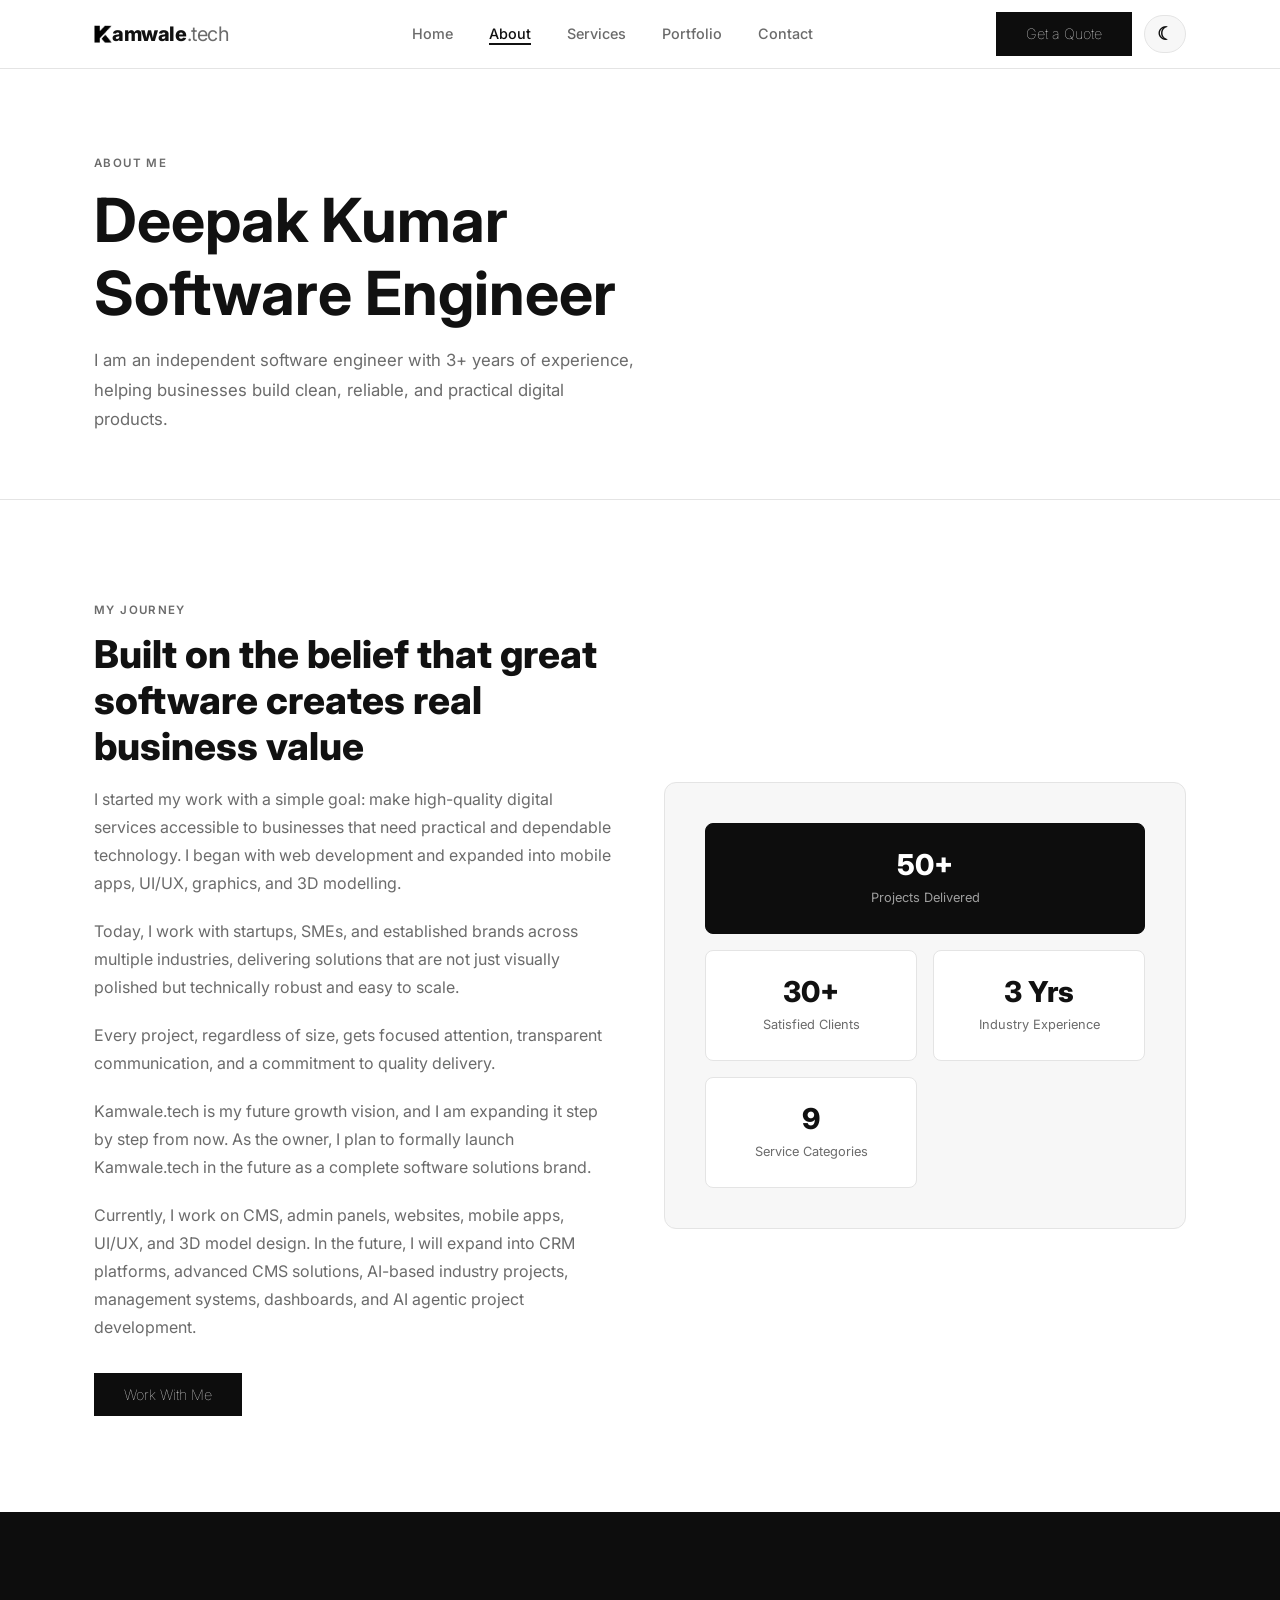
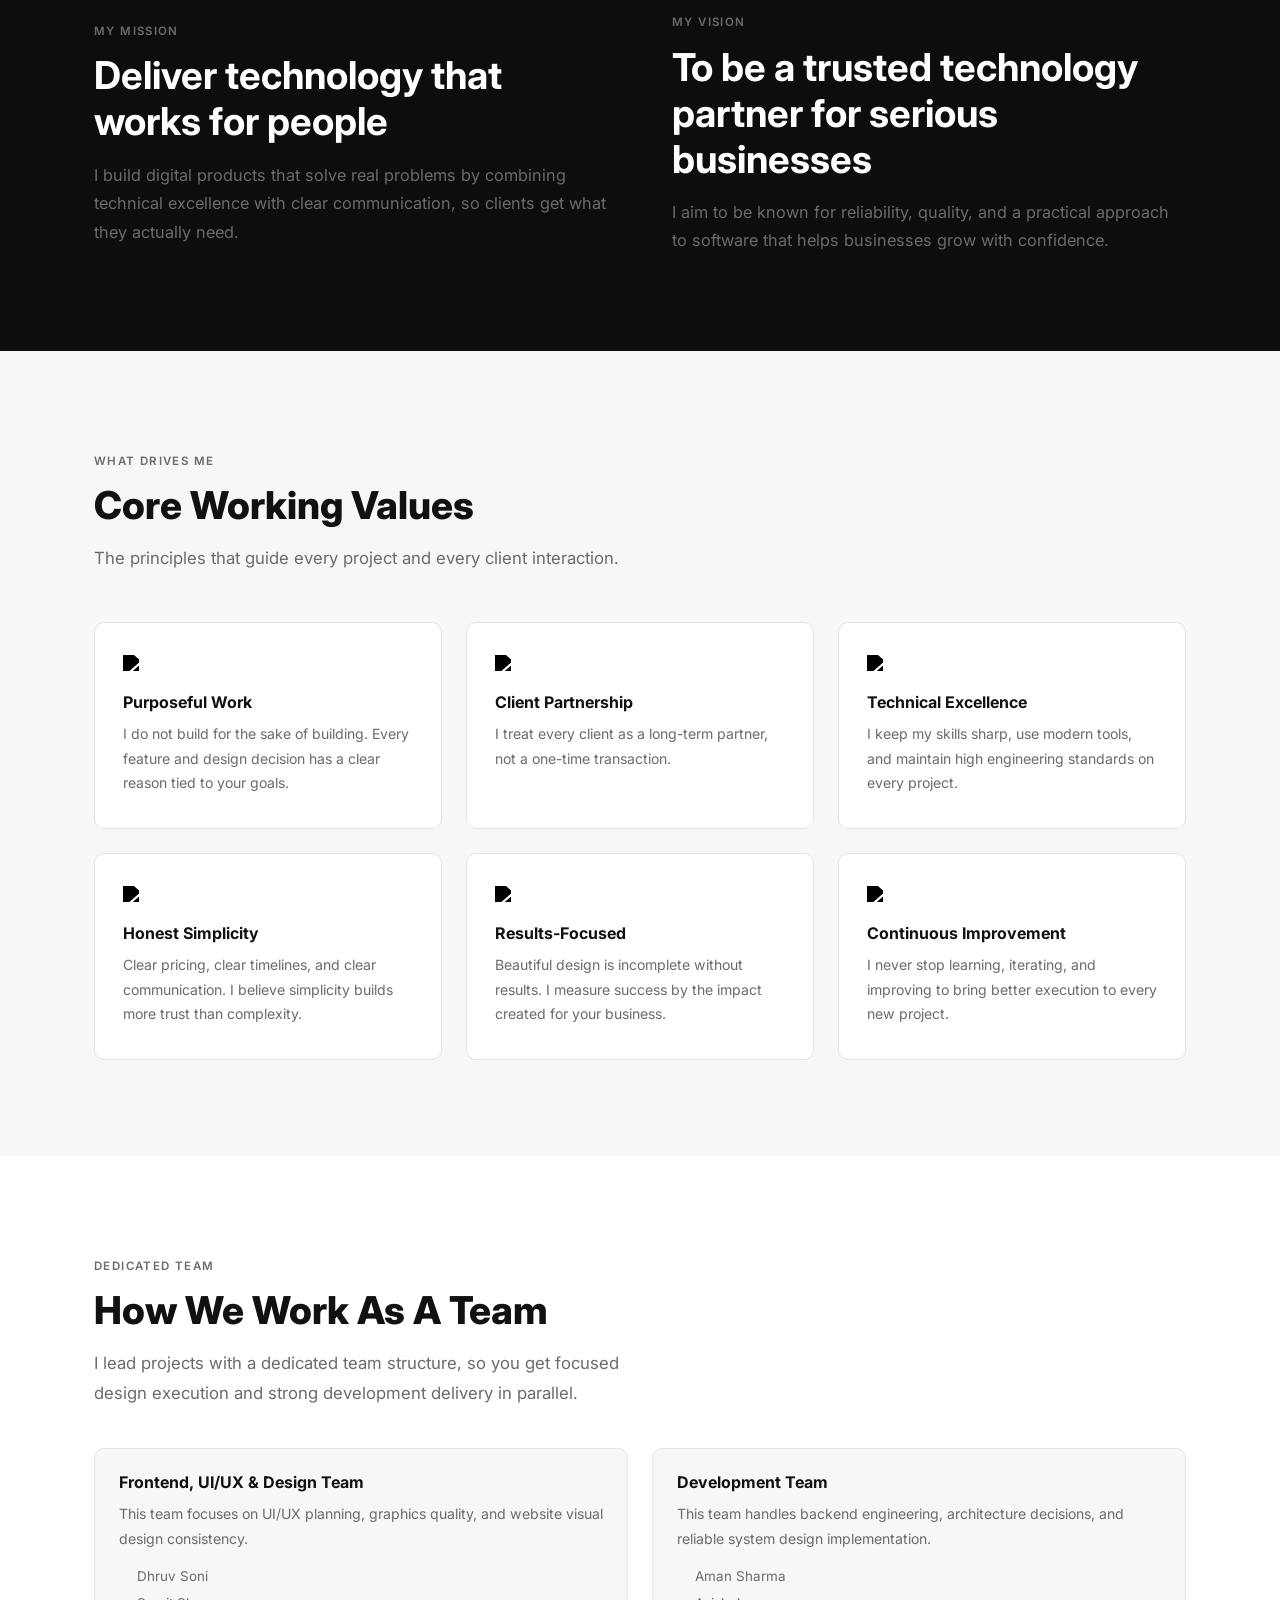
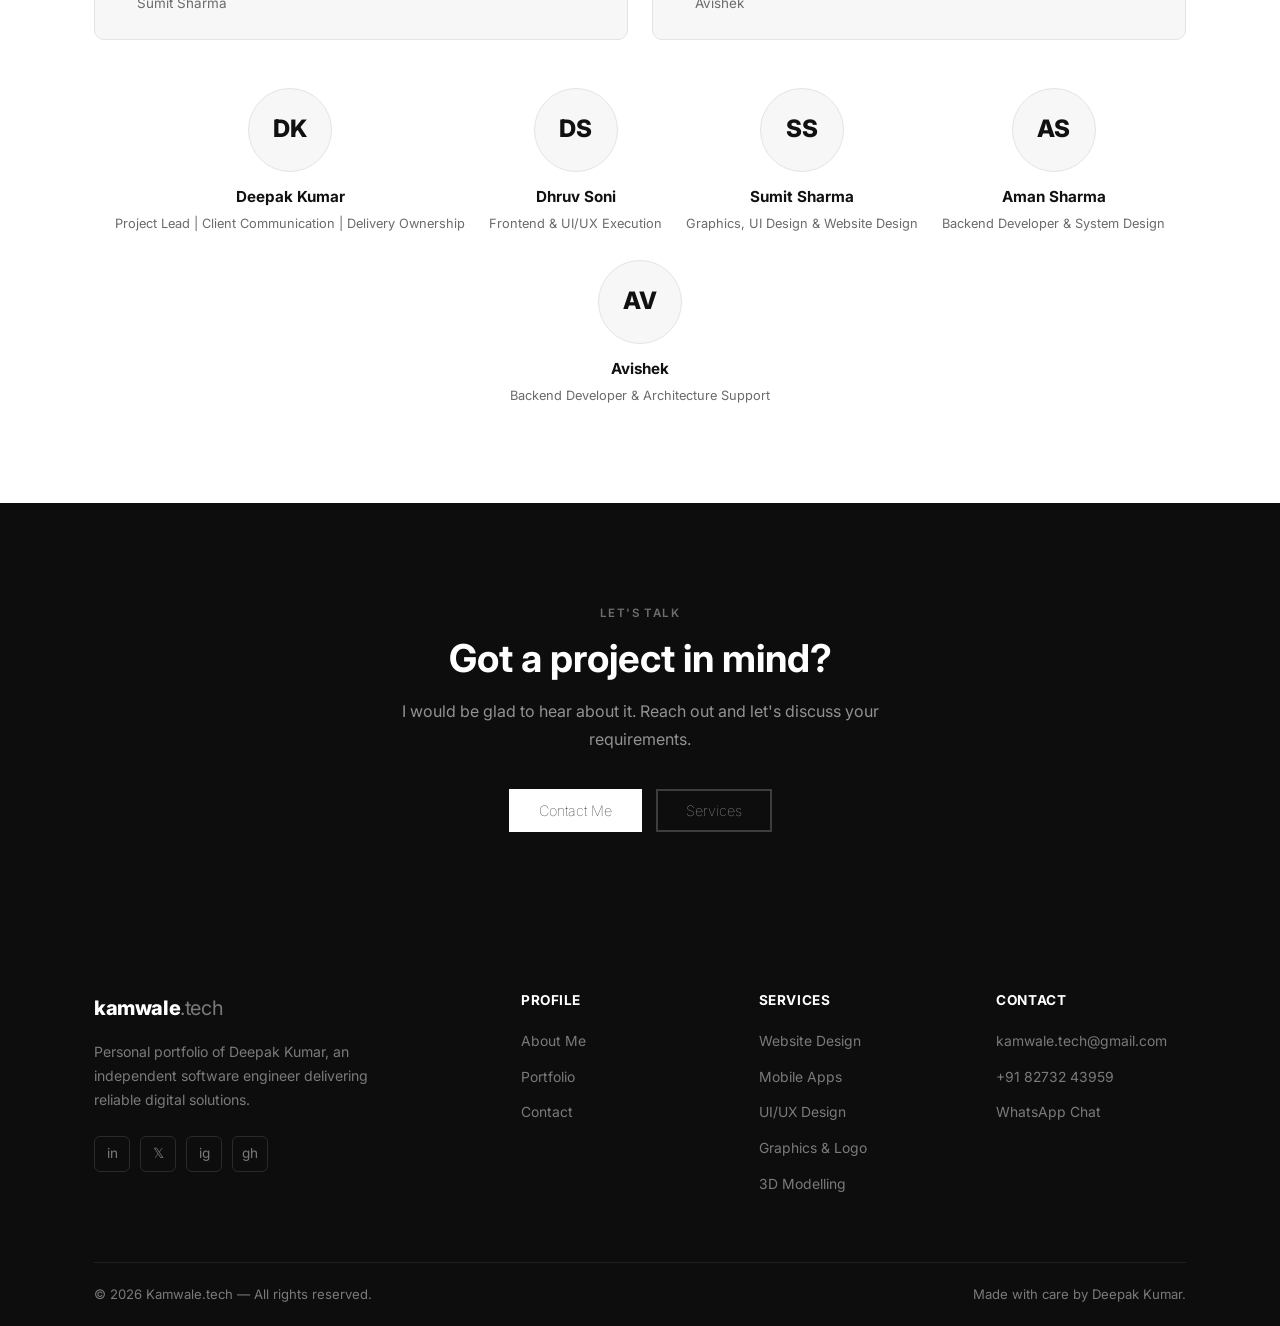
==== commit 1c1d35a1: "some changes" ====
--- a/about.html
+++ b/about.html
@@ -19,7 +19,7 @@
     <div class="container">
       <div class="nav-inner">
         <a href="index.html" class="nav-logo" style="display: flex; align-items: top; height: 20px;"><img
-            src="/img/removebg-logo.png" style="margin-top: 5px;" height="18" width="18"
+          src="/img/dark-logo.png" data-logo-dark="/img/dark-logo.png" data-logo-light="/img/light-logo.png" style="margin-top: 5px;" height="18" width="18"
             alt="./img/logo.png">amwale<span>.tech</span></a>
         <ul class="nav-links">
           <li><a href="index.html">Home</a></li>
@@ -195,17 +195,58 @@
     </div>
   </section>
 
-  <!-- ══ PROFILE ═══════════════════════════════════════════ -->
+  <!-- ══ DEDICATED TEAM ═══════════════════════════════════ -->
   <section class="team">
     <div class="container">
-      <span class="section-tag">Professional Profile</span>
-      <h2 class="section-title">Who You Will Work With</h2>
-      <p class="section-desc">Single point of accountability with direct communication from start to finish.</p>
+      <span class="section-tag">Dedicated Team</span>
+      <h2 class="section-title">How We Work As A Team</h2>
+      <p class="section-desc">I lead projects with a dedicated team structure, so you get focused design execution and strong development delivery in parallel.</p>
+
+      <div class="team-groups">
+        <article class="team-group reveal">
+          <h3>Frontend, UI/UX & Design Team</h3>
+          <p>This team focuses on UI/UX planning, graphics quality, and website visual design consistency.</p>
+          <ul class="team-member-list">
+            <li>Dhruv Soni</li>
+            <li>Sumit Sharma</li>
+          </ul>
+        </article>
+
+        <article class="team-group reveal">
+          <h3>Development Team</h3>
+          <p>This team handles backend engineering, architecture decisions, and reliable system design implementation.</p>
+          <ul class="team-member-list">
+            <li>Aman Sharma</li>
+            <li>Avishek</li>
+          </ul>
+        </article>
+      </div>
+
       <div class="team-grid">
         <div class="team-card reveal">
           <div class="team-avatar">DK</div>
           <h3>Deepak Kumar</h3>
-          <span>Software Engineer | 3+ Years Experience</span>
+          <span>Project Lead | Client Communication | Delivery Ownership</span>
+        </div>
+        <div class="team-card reveal">
+          <div class="team-avatar">DS</div>
+          <h3>Dhruv Soni</h3>
+          <span>Frontend & UI/UX Execution</span>
+        </div>
+        <div class="team-card reveal">
+          <div class="team-avatar">SS</div>
+          <h3>Sumit Sharma</h3>
+          <span>Graphics, UI Design & Website Design</span>
+        </div>
+        <div class="team-card reveal">
+          <div class="team-avatar">AS</div>
+          <h3>Aman Sharma</h3>
+          <span>Backend Developer & System Design</span>
+        </div>
+        <div class="team-card reveal">
+          <div class="team-avatar">AV</div>
+          <h3>Avishek</h3>
+          <span>Backend Developer & Architecture Support</span>
         </div>
       </div>
     </div>
--- a/css/style.css
+++ b/css/style.css
@@ -207,6 +207,30 @@
   letter-spacing: -0.02em;
 }
 
+.navbar .nav-logo {
+  display: inline-flex;
+  align-items: center !important;
+  gap: 0;
+  min-height: 20px;
+}
+
+.navbar .nav-logo img[data-logo-dark][data-logo-light] {
+  width: 18px;
+  height: 18px;
+  margin-top: 0 !important;
+  margin-right: 0;
+  object-fit: contain;
+  object-position: center;
+  display: block;
+  transform: scale(1);
+  transform-origin: center;
+  transition: transform var(--transition);
+}
+
+body[data-theme='dark'] .navbar .nav-logo img[data-logo-dark][data-logo-light] {
+  transform: scale(1.12);
+}
+
 .nav-logo span {
   color: var(--text-muted);
   font-weight: 400;
@@ -712,8 +736,50 @@
   margin-top: 48px;
 }
 
+.team-groups {
+  display: grid;
+  grid-template-columns: repeat(2, 1fr);
+  gap: 24px;
+  margin-top: 40px;
+}
+
+.team-group {
+  background: var(--bg-soft);
+  border: 1px solid var(--border);
+  border-radius: 10px;
+  padding: 24px;
+}
+
+.team-group h3 {
+  font-size: 1rem;
+  margin-bottom: 10px;
+}
+
+.team-group p {
+  font-size: 0.88rem;
+  margin-bottom: 14px;
+}
+
+.team-member-list {
+  
+  margin: 0;
+  padding-left: 18px;
+  color: var(--text-muted);
+  font-size: 0.84rem;
+}
+
+.team-member-list li + li {
+  margin-top: 6px;
+}
+.team-grid{
+  display: flex;
+    justify-content: center;
+    flex-wrap: wrap;
+}
+
 .team-card {
   text-align: center;
+  
 }
 
 .team-avatar {
